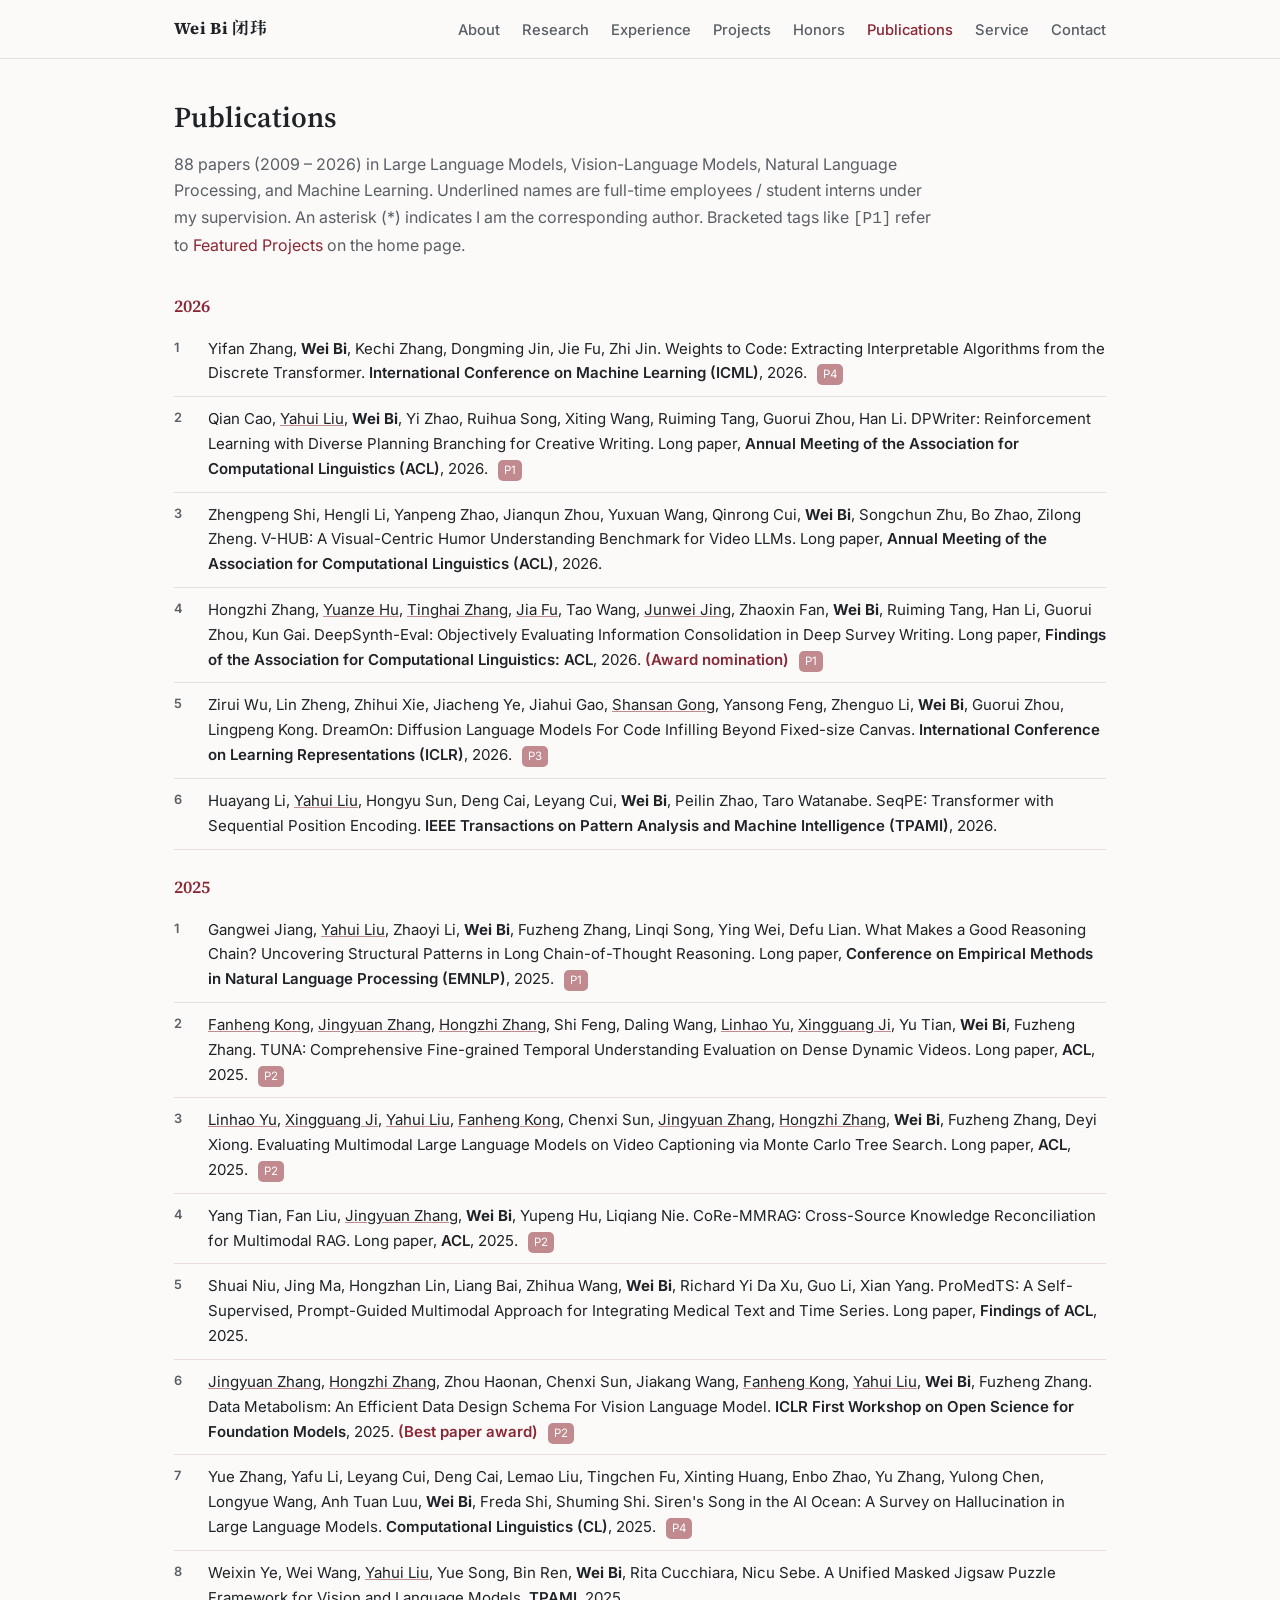
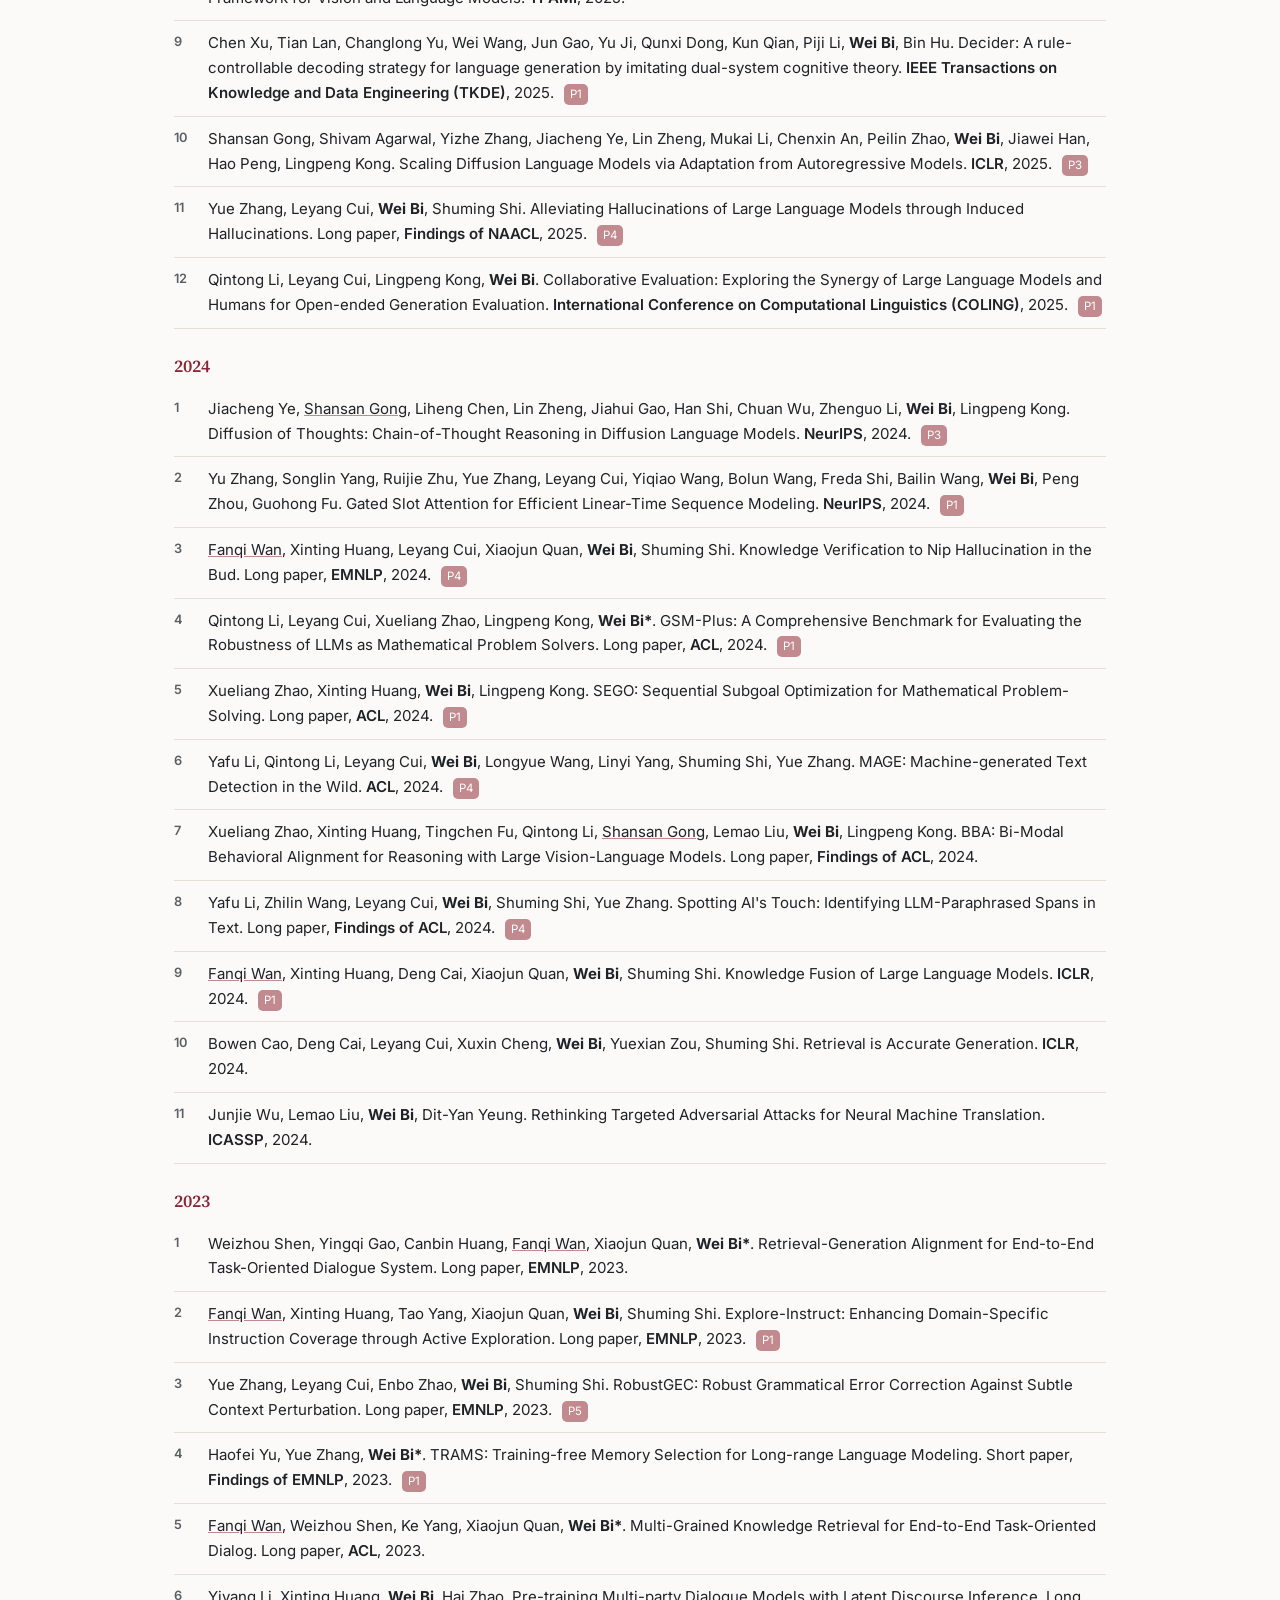
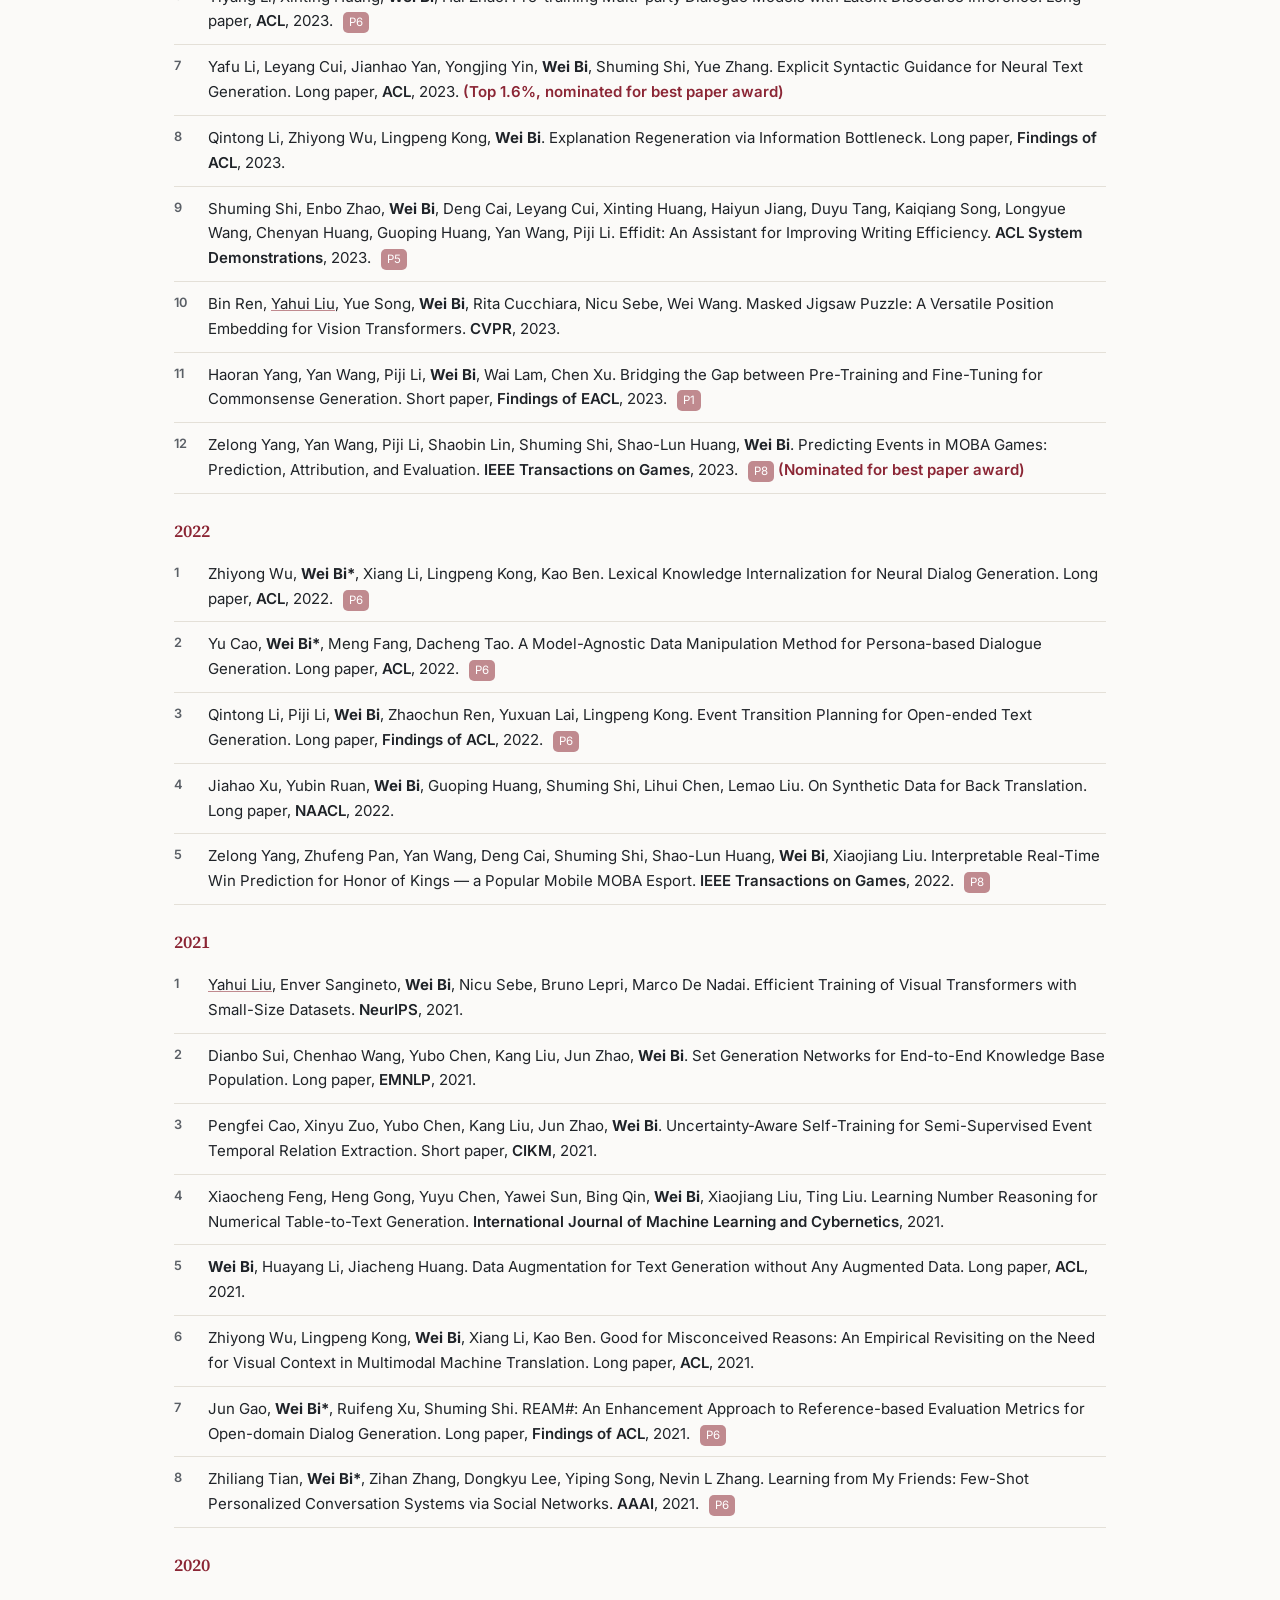
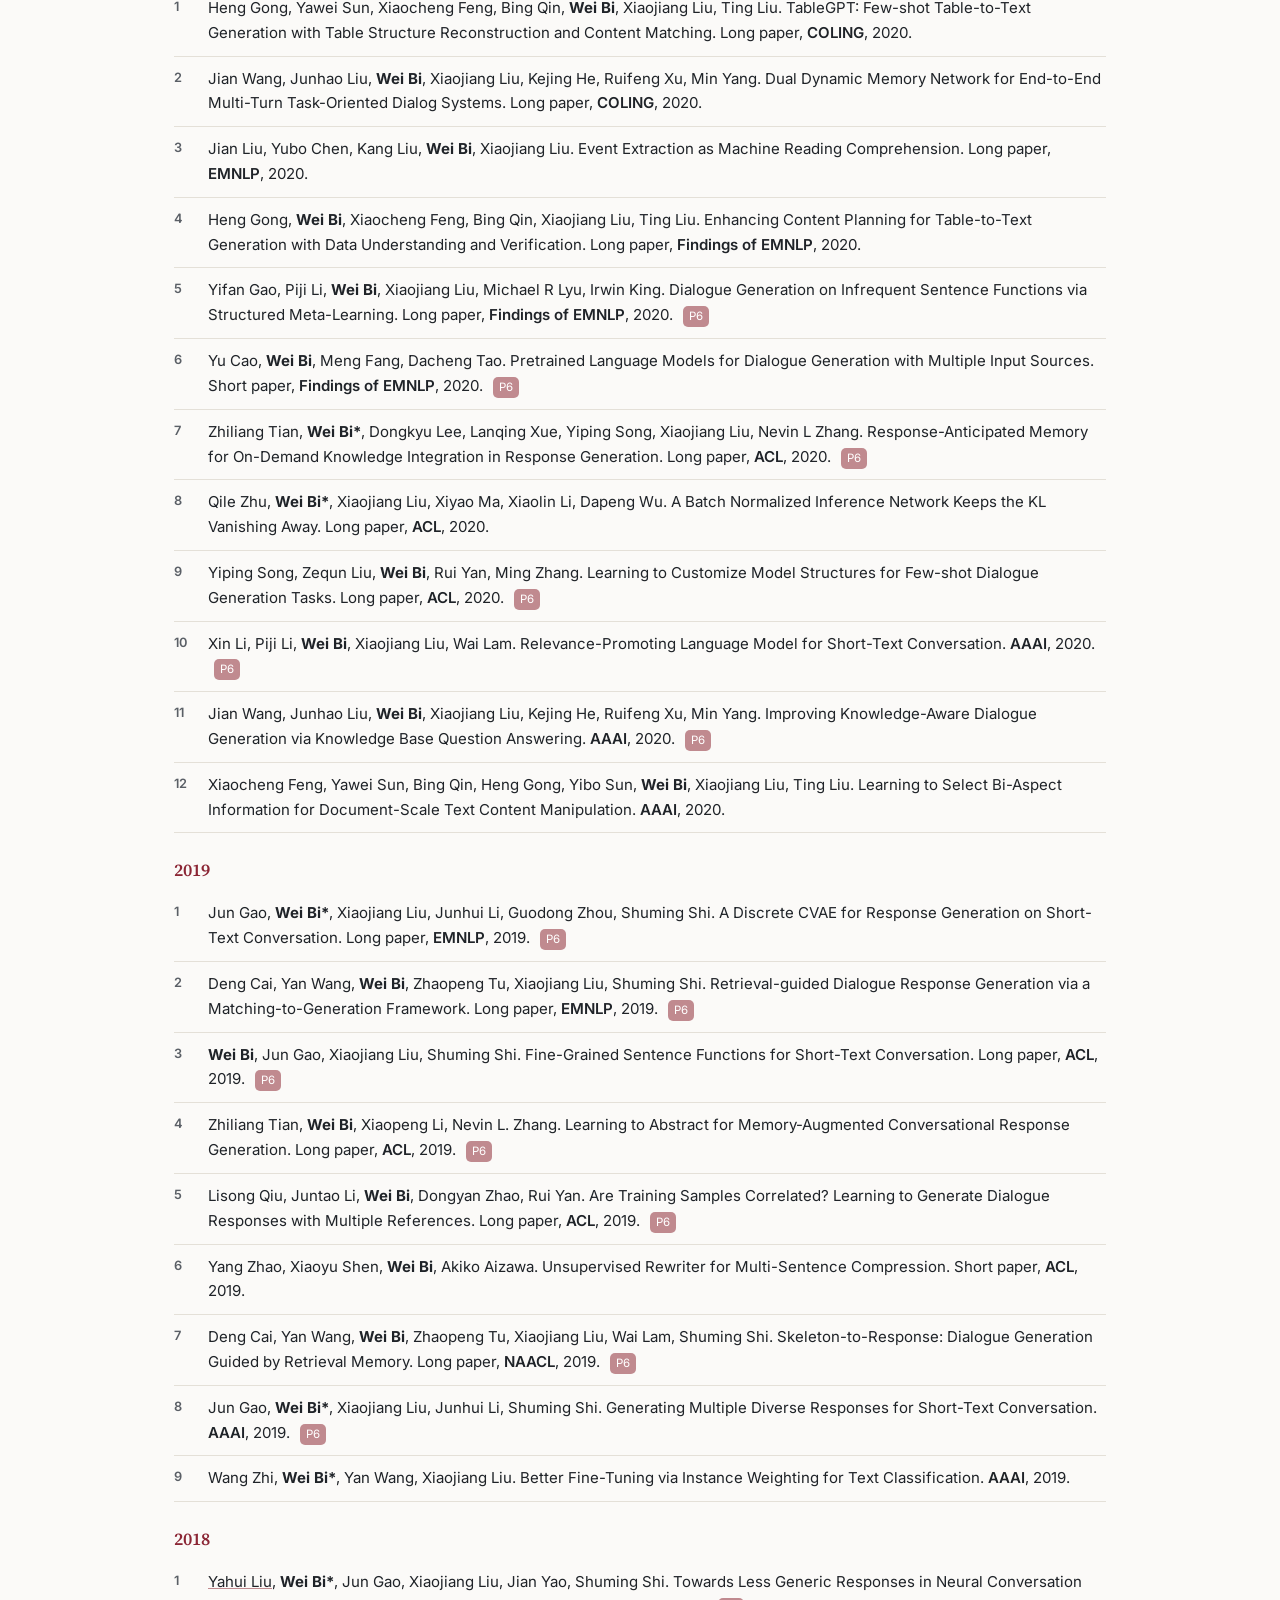
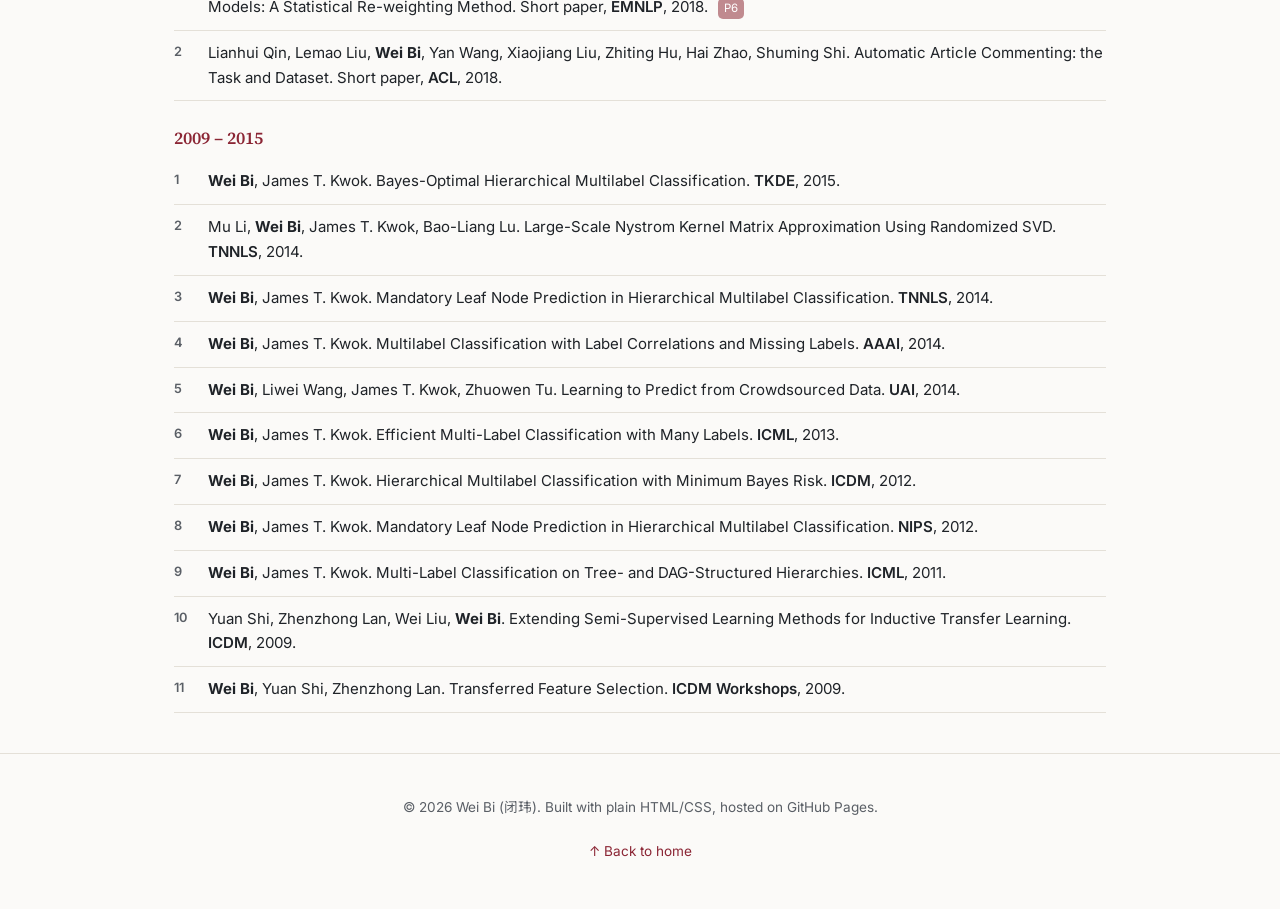
==== publications.html @ c3b6ace8 "Initial personal academic website Build a static HTML/CSS/JS personal academic site for Wei Bi (SUST" ====
<!DOCTYPE html>
<html lang="zh-CN">
<head>
<meta charset="UTF-8">
<meta name="viewport" content="width=device-width, initial-scale=1.0">
<title>Publications | Wei Bi 闭玮</title>
<meta name="description" content="Full publication list of Wei Bi (闭玮) — 88 papers in LLMs, Vision-Language Models, NLP and Machine Learning.">
<link rel="icon" href="data:,">
<link rel="preconnect" href="https://fonts.googleapis.com">
<link href="https://fonts.googleapis.com/css2?family=Inter:wght@400;500;600;700&family=Source+Serif+4:wght@500;600;700&family=Noto+Sans+SC:wght@400;500;600;700&family=Noto+Serif+SC:wght@600;700&display=swap" rel="stylesheet">
<link rel="stylesheet" href="style.css">
</head>
<body>

<nav class="site-nav">
  <div class="wrap">
    <a href="index.html#top" class="brand">Wei Bi 闭玮</a>
    <button class="nav-toggle" id="navToggle" aria-label="Toggle navigation">☰</button>
    <ul class="nav-links" id="navLinks">
      <li><a href="index.html#about">About</a></li>
      <li><a href="index.html#research">Research</a></li>
      <li><a href="index.html#experience">Experience</a></li>
      <li><a href="index.html#projects">Projects</a></li>
      <li><a href="index.html#honors">Honors</a></li>
      <li><a href="publications.html" class="active">Publications</a></li>
      <li><a href="index.html#service">Service</a></li>
      <li><a href="index.html#contact">Contact</a></li>
    </ul>
  </div>
</nav>

<header class="hero" style="padding:40px 0 20px;">
  <div class="wrap">
    <h1 style="font-size:1.8rem;">Publications</h1>
    <p class="lede">88 papers (2009 – 2026) in Large Language Models, Vision-Language Models, Natural Language
    Processing, and Machine Learning. Underlined names are full-time employees / student interns under my
    supervision. An asterisk (*) indicates I am the corresponding author. Bracketed tags like <code>[P1]</code> refer
    to <a href="index.html#projects">Featured Projects</a> on the home page.</p>
  </div>
</header>

<main class="wrap" style="padding-bottom:40px;">

<h3 class="pub-year">2026</h3>
<ol class="pub-list">
<li class="pub-item">Yifan Zhang, <span class="me">Wei Bi</span>, Kechi Zhang, Dongming Jin, Jie Fu, Zhi Jin. Weights to Code: Extracting Interpretable Algorithms from the Discrete Transformer. <span class="venue">International Conference on Machine Learning (ICML)</span>, 2026. <span class="proj-tag">P4</span></li>
<li class="pub-item">Qian Cao, <span class="advisee">Yahui Liu</span>, <span class="me">Wei Bi</span>, Yi Zhao, Ruihua Song, Xiting Wang, Ruiming Tang, Guorui Zhou, Han Li. DPWriter: Reinforcement Learning with Diverse Planning Branching for Creative Writing. Long paper, <span class="venue">Annual Meeting of the Association for Computational Linguistics (ACL)</span>, 2026. <span class="proj-tag">P1</span></li>
<li class="pub-item">Zhengpeng Shi, Hengli Li, Yanpeng Zhao, Jianqun Zhou, Yuxuan Wang, Qinrong Cui, <span class="me">Wei Bi</span>, Songchun Zhu, Bo Zhao, Zilong Zheng. V-HUB: A Visual-Centric Humor Understanding Benchmark for Video LLMs. Long paper, <span class="venue">Annual Meeting of the Association for Computational Linguistics (ACL)</span>, 2026.</li>
<li class="pub-item">Hongzhi Zhang, <span class="advisee">Yuanze Hu</span>, <span class="advisee">Tinghai Zhang</span>, <span class="advisee">Jia Fu</span>, Tao Wang, <span class="advisee">Junwei Jing</span>, Zhaoxin Fan, <span class="me">Wei Bi</span>, Ruiming Tang, Han Li, Guorui Zhou, Kun Gai. DeepSynth-Eval: Objectively Evaluating Information Consolidation in Deep Survey Writing. Long paper, <span class="venue">Findings of the Association for Computational Linguistics: ACL</span>, 2026. <span class="note">(Award nomination)</span> <span class="proj-tag">P1</span></li>
<li class="pub-item">Zirui Wu, Lin Zheng, Zhihui Xie, Jiacheng Ye, Jiahui Gao, <span class="advisee">Shansan Gong</span>, Yansong Feng, Zhenguo Li, <span class="me">Wei Bi</span>, Guorui Zhou, Lingpeng Kong. DreamOn: Diffusion Language Models For Code Infilling Beyond Fixed-size Canvas. <span class="venue">International Conference on Learning Representations (ICLR)</span>, 2026. <span class="proj-tag">P3</span></li>
<li class="pub-item">Huayang Li, <span class="advisee">Yahui Liu</span>, Hongyu Sun, Deng Cai, Leyang Cui, <span class="me">Wei Bi</span>, Peilin Zhao, Taro Watanabe. SeqPE: Transformer with Sequential Position Encoding. <span class="venue">IEEE Transactions on Pattern Analysis and Machine Intelligence (TPAMI)</span>, 2026.</li>
</ol>

<h3 class="pub-year">2025</h3>
<ol class="pub-list" start="7">
<li class="pub-item">Gangwei Jiang, <span class="advisee">Yahui Liu</span>, Zhaoyi Li, <span class="me">Wei Bi</span>, Fuzheng Zhang, Linqi Song, Ying Wei, Defu Lian. What Makes a Good Reasoning Chain? Uncovering Structural Patterns in Long Chain-of-Thought Reasoning. Long paper, <span class="venue">Conference on Empirical Methods in Natural Language Processing (EMNLP)</span>, 2025. <span class="proj-tag">P1</span></li>
<li class="pub-item"><span class="advisee">Fanheng Kong</span>, <span class="advisee">Jingyuan Zhang</span>, <span class="advisee">Hongzhi Zhang</span>, Shi Feng, Daling Wang, <span class="advisee">Linhao Yu</span>, <span class="advisee">Xingguang Ji</span>, Yu Tian, <span class="me">Wei Bi</span>, Fuzheng Zhang. TUNA: Comprehensive Fine-grained Temporal Understanding Evaluation on Dense Dynamic Videos. Long paper, <span class="venue">ACL</span>, 2025. <span class="proj-tag">P2</span></li>
<li class="pub-item"><span class="advisee">Linhao Yu</span>, <span class="advisee">Xingguang Ji</span>, <span class="advisee">Yahui Liu</span>, <span class="advisee">Fanheng Kong</span>, Chenxi Sun, <span class="advisee">Jingyuan Zhang</span>, <span class="advisee">Hongzhi Zhang</span>, <span class="me">Wei Bi</span>, Fuzheng Zhang, Deyi Xiong. Evaluating Multimodal Large Language Models on Video Captioning via Monte Carlo Tree Search. Long paper, <span class="venue">ACL</span>, 2025. <span class="proj-tag">P2</span></li>
<li class="pub-item">Yang Tian, Fan Liu, <span class="advisee">Jingyuan Zhang</span>, <span class="me">Wei Bi</span>, Yupeng Hu, Liqiang Nie. CoRe-MMRAG: Cross-Source Knowledge Reconciliation for Multimodal RAG. Long paper, <span class="venue">ACL</span>, 2025. <span class="proj-tag">P2</span></li>
<li class="pub-item">Shuai Niu, Jing Ma, Hongzhan Lin, Liang Bai, Zhihua Wang, <span class="me">Wei Bi</span>, Richard Yi Da Xu, Guo Li, Xian Yang. ProMedTS: A Self-Supervised, Prompt-Guided Multimodal Approach for Integrating Medical Text and Time Series. Long paper, <span class="venue">Findings of ACL</span>, 2025.</li>
<li class="pub-item"><span class="advisee">Jingyuan Zhang</span>, <span class="advisee">Hongzhi Zhang</span>, Zhou Haonan, Chenxi Sun, Jiakang Wang, <span class="advisee">Fanheng Kong</span>, <span class="advisee">Yahui Liu</span>, <span class="me">Wei Bi</span>, Fuzheng Zhang. Data Metabolism: An Efficient Data Design Schema For Vision Language Model. <span class="venue">ICLR First Workshop on Open Science for Foundation Models</span>, 2025. <span class="note">(Best paper award)</span> <span class="proj-tag">P2</span></li>
<li class="pub-item">Yue Zhang, Yafu Li, Leyang Cui, Deng Cai, Lemao Liu, Tingchen Fu, Xinting Huang, Enbo Zhao, Yu Zhang, Yulong Chen, Longyue Wang, Anh Tuan Luu, <span class="me">Wei Bi</span>, Freda Shi, Shuming Shi. Siren's Song in the AI Ocean: A Survey on Hallucination in Large Language Models. <span class="venue">Computational Linguistics (CL)</span>, 2025. <span class="proj-tag">P4</span></li>
<li class="pub-item">Weixin Ye, Wei Wang, <span class="advisee">Yahui Liu</span>, Yue Song, Bin Ren, <span class="me">Wei Bi</span>, Rita Cucchiara, Nicu Sebe. A Unified Masked Jigsaw Puzzle Framework for Vision and Language Models. <span class="venue">TPAMI</span>, 2025.</li>
<li class="pub-item">Chen Xu, Tian Lan, Changlong Yu, Wei Wang, Jun Gao, Yu Ji, Qunxi Dong, Kun Qian, Piji Li, <span class="me">Wei Bi</span>, Bin Hu. Decider: A rule-controllable decoding strategy for language generation by imitating dual-system cognitive theory. <span class="venue">IEEE Transactions on Knowledge and Data Engineering (TKDE)</span>, 2025. <span class="proj-tag">P1</span></li>
<li class="pub-item">Shansan Gong, Shivam Agarwal, Yizhe Zhang, Jiacheng Ye, Lin Zheng, Mukai Li, Chenxin An, Peilin Zhao, <span class="me">Wei Bi</span>, Jiawei Han, Hao Peng, Lingpeng Kong. Scaling Diffusion Language Models via Adaptation from Autoregressive Models. <span class="venue">ICLR</span>, 2025. <span class="proj-tag">P3</span></li>
<li class="pub-item">Yue Zhang, Leyang Cui, <span class="me">Wei Bi</span>, Shuming Shi. Alleviating Hallucinations of Large Language Models through Induced Hallucinations. Long paper, <span class="venue">Findings of NAACL</span>, 2025. <span class="proj-tag">P4</span></li>
<li class="pub-item">Qintong Li, Leyang Cui, Lingpeng Kong, <span class="me">Wei Bi</span>. Collaborative Evaluation: Exploring the Synergy of Large Language Models and Humans for Open-ended Generation Evaluation. <span class="venue">International Conference on Computational Linguistics (COLING)</span>, 2025. <span class="proj-tag">P1</span></li>
</ol>

<h3 class="pub-year">2024</h3>
<ol class="pub-list" start="19">
<li class="pub-item">Jiacheng Ye, <span class="advisee">Shansan Gong</span>, Liheng Chen, Lin Zheng, Jiahui Gao, Han Shi, Chuan Wu, Zhenguo Li, <span class="me">Wei Bi</span>, Lingpeng Kong. Diffusion of Thoughts: Chain-of-Thought Reasoning in Diffusion Language Models. <span class="venue">NeurIPS</span>, 2024. <span class="proj-tag">P3</span></li>
<li class="pub-item">Yu Zhang, Songlin Yang, Ruijie Zhu, Yue Zhang, Leyang Cui, Yiqiao Wang, Bolun Wang, Freda Shi, Bailin Wang, <span class="me">Wei Bi</span>, Peng Zhou, Guohong Fu. Gated Slot Attention for Efficient Linear-Time Sequence Modeling. <span class="venue">NeurIPS</span>, 2024. <span class="proj-tag">P1</span></li>
<li class="pub-item"><span class="advisee">Fanqi Wan</span>, Xinting Huang, Leyang Cui, Xiaojun Quan, <span class="me">Wei Bi</span>, Shuming Shi. Knowledge Verification to Nip Hallucination in the Bud. Long paper, <span class="venue">EMNLP</span>, 2024. <span class="proj-tag">P4</span></li>
<li class="pub-item">Qintong Li, Leyang Cui, Xueliang Zhao, Lingpeng Kong, <span class="me">Wei Bi*</span>. GSM-Plus: A Comprehensive Benchmark for Evaluating the Robustness of LLMs as Mathematical Problem Solvers. Long paper, <span class="venue">ACL</span>, 2024. <span class="proj-tag">P1</span></li>
<li class="pub-item">Xueliang Zhao, Xinting Huang, <span class="me">Wei Bi</span>, Lingpeng Kong. SEGO: Sequential Subgoal Optimization for Mathematical Problem-Solving. Long paper, <span class="venue">ACL</span>, 2024. <span class="proj-tag">P1</span></li>
<li class="pub-item">Yafu Li, Qintong Li, Leyang Cui, <span class="me">Wei Bi</span>, Longyue Wang, Linyi Yang, Shuming Shi, Yue Zhang. MAGE: Machine-generated Text Detection in the Wild. <span class="venue">ACL</span>, 2024. <span class="proj-tag">P4</span></li>
<li class="pub-item">Xueliang Zhao, Xinting Huang, Tingchen Fu, Qintong Li, <span class="advisee">Shansan Gong</span>, Lemao Liu, <span class="me">Wei Bi</span>, Lingpeng Kong. BBA: Bi-Modal Behavioral Alignment for Reasoning with Large Vision-Language Models. Long paper, <span class="venue">Findings of ACL</span>, 2024.</li>
<li class="pub-item">Yafu Li, Zhilin Wang, Leyang Cui, <span class="me">Wei Bi</span>, Shuming Shi, Yue Zhang. Spotting AI's Touch: Identifying LLM-Paraphrased Spans in Text. Long paper, <span class="venue">Findings of ACL</span>, 2024. <span class="proj-tag">P4</span></li>
<li class="pub-item"><span class="advisee">Fanqi Wan</span>, Xinting Huang, Deng Cai, Xiaojun Quan, <span class="me">Wei Bi</span>, Shuming Shi. Knowledge Fusion of Large Language Models. <span class="venue">ICLR</span>, 2024. <span class="proj-tag">P1</span></li>
<li class="pub-item">Bowen Cao, Deng Cai, Leyang Cui, Xuxin Cheng, <span class="me">Wei Bi</span>, Yuexian Zou, Shuming Shi. Retrieval is Accurate Generation. <span class="venue">ICLR</span>, 2024.</li>
<li class="pub-item">Junjie Wu, Lemao Liu, <span class="me">Wei Bi</span>, Dit-Yan Yeung. Rethinking Targeted Adversarial Attacks for Neural Machine Translation. <span class="venue">ICASSP</span>, 2024.</li>
</ol>

<h3 class="pub-year">2023</h3>
<ol class="pub-list" start="30">
<li class="pub-item">Weizhou Shen, Yingqi Gao, Canbin Huang, <span class="advisee">Fanqi Wan</span>, Xiaojun Quan, <span class="me">Wei Bi*</span>. Retrieval-Generation Alignment for End-to-End Task-Oriented Dialogue System. Long paper, <span class="venue">EMNLP</span>, 2023.</li>
<li class="pub-item"><span class="advisee">Fanqi Wan</span>, Xinting Huang, Tao Yang, Xiaojun Quan, <span class="me">Wei Bi</span>, Shuming Shi. Explore-Instruct: Enhancing Domain-Specific Instruction Coverage through Active Exploration. Long paper, <span class="venue">EMNLP</span>, 2023. <span class="proj-tag">P1</span></li>
<li class="pub-item">Yue Zhang, Leyang Cui, Enbo Zhao, <span class="me">Wei Bi</span>, Shuming Shi. RobustGEC: Robust Grammatical Error Correction Against Subtle Context Perturbation. Long paper, <span class="venue">EMNLP</span>, 2023. <span class="proj-tag">P5</span></li>
<li class="pub-item">Haofei Yu, Yue Zhang, <span class="me">Wei Bi*</span>. TRAMS: Training-free Memory Selection for Long-range Language Modeling. Short paper, <span class="venue">Findings of EMNLP</span>, 2023. <span class="proj-tag">P1</span></li>
<li class="pub-item"><span class="advisee">Fanqi Wan</span>, Weizhou Shen, Ke Yang, Xiaojun Quan, <span class="me">Wei Bi*</span>. Multi-Grained Knowledge Retrieval for End-to-End Task-Oriented Dialog. Long paper, <span class="venue">ACL</span>, 2023.</li>
<li class="pub-item">Yiyang Li, Xinting Huang, <span class="me">Wei Bi</span>, Hai Zhao. Pre-training Multi-party Dialogue Models with Latent Discourse Inference. Long paper, <span class="venue">ACL</span>, 2023. <span class="proj-tag">P6</span></li>
<li class="pub-item">Yafu Li, Leyang Cui, Jianhao Yan, Yongjing Yin, <span class="me">Wei Bi</span>, Shuming Shi, Yue Zhang. Explicit Syntactic Guidance for Neural Text Generation. Long paper, <span class="venue">ACL</span>, 2023. <span class="note">(Top 1.6%, nominated for best paper award)</span></li>
<li class="pub-item">Qintong Li, Zhiyong Wu, Lingpeng Kong, <span class="me">Wei Bi</span>. Explanation Regeneration via Information Bottleneck. Long paper, <span class="venue">Findings of ACL</span>, 2023.</li>
<li class="pub-item">Shuming Shi, Enbo Zhao, <span class="me">Wei Bi</span>, Deng Cai, Leyang Cui, Xinting Huang, Haiyun Jiang, Duyu Tang, Kaiqiang Song, Longyue Wang, Chenyan Huang, Guoping Huang, Yan Wang, Piji Li. Effidit: An Assistant for Improving Writing Efficiency. <span class="venue">ACL System Demonstrations</span>, 2023. <span class="proj-tag">P5</span></li>
<li class="pub-item">Bin Ren, <span class="advisee">Yahui Liu</span>, Yue Song, <span class="me">Wei Bi</span>, Rita Cucchiara, Nicu Sebe, Wei Wang. Masked Jigsaw Puzzle: A Versatile Position Embedding for Vision Transformers. <span class="venue">CVPR</span>, 2023.</li>
<li class="pub-item">Haoran Yang, Yan Wang, Piji Li, <span class="me">Wei Bi</span>, Wai Lam, Chen Xu. Bridging the Gap between Pre-Training and Fine-Tuning for Commonsense Generation. Short paper, <span class="venue">Findings of EACL</span>, 2023. <span class="proj-tag">P1</span></li>
<li class="pub-item">Zelong Yang, Yan Wang, Piji Li, Shaobin Lin, Shuming Shi, Shao-Lun Huang, <span class="me">Wei Bi</span>. Predicting Events in MOBA Games: Prediction, Attribution, and Evaluation. <span class="venue">IEEE Transactions on Games</span>, 2023. <span class="proj-tag">P8</span> <span class="note">(Nominated for best paper award)</span></li>
</ol>

<h3 class="pub-year">2022</h3>
<ol class="pub-list" start="42">
<li class="pub-item">Zhiyong Wu, <span class="me">Wei Bi*</span>, Xiang Li, Lingpeng Kong, Kao Ben. Lexical Knowledge Internalization for Neural Dialog Generation. Long paper, <span class="venue">ACL</span>, 2022. <span class="proj-tag">P6</span></li>
<li class="pub-item">Yu Cao, <span class="me">Wei Bi*</span>, Meng Fang, Dacheng Tao. A Model-Agnostic Data Manipulation Method for Persona-based Dialogue Generation. Long paper, <span class="venue">ACL</span>, 2022. <span class="proj-tag">P6</span></li>
<li class="pub-item">Qintong Li, Piji Li, <span class="me">Wei Bi</span>, Zhaochun Ren, Yuxuan Lai, Lingpeng Kong. Event Transition Planning for Open-ended Text Generation. Long paper, <span class="venue">Findings of ACL</span>, 2022. <span class="proj-tag">P6</span></li>
<li class="pub-item">Jiahao Xu, Yubin Ruan, <span class="me">Wei Bi</span>, Guoping Huang, Shuming Shi, Lihui Chen, Lemao Liu. On Synthetic Data for Back Translation. Long paper, <span class="venue">NAACL</span>, 2022.</li>
<li class="pub-item">Zelong Yang, Zhufeng Pan, Yan Wang, Deng Cai, Shuming Shi, Shao-Lun Huang, <span class="me">Wei Bi</span>, Xiaojiang Liu. Interpretable Real-Time Win Prediction for Honor of Kings — a Popular Mobile MOBA Esport. <span class="venue">IEEE Transactions on Games</span>, 2022. <span class="proj-tag">P8</span></li>
</ol>

<h3 class="pub-year">2021</h3>
<ol class="pub-list" start="47">
<li class="pub-item"><span class="advisee">Yahui Liu</span>, Enver Sangineto, <span class="me">Wei Bi</span>, Nicu Sebe, Bruno Lepri, Marco De Nadai. Efficient Training of Visual Transformers with Small-Size Datasets. <span class="venue">NeurIPS</span>, 2021.</li>
<li class="pub-item">Dianbo Sui, Chenhao Wang, Yubo Chen, Kang Liu, Jun Zhao, <span class="me">Wei Bi</span>. Set Generation Networks for End-to-End Knowledge Base Population. Long paper, <span class="venue">EMNLP</span>, 2021.</li>
<li class="pub-item">Pengfei Cao, Xinyu Zuo, Yubo Chen, Kang Liu, Jun Zhao, <span class="me">Wei Bi</span>. Uncertainty-Aware Self-Training for Semi-Supervised Event Temporal Relation Extraction. Short paper, <span class="venue">CIKM</span>, 2021.</li>
<li class="pub-item">Xiaocheng Feng, Heng Gong, Yuyu Chen, Yawei Sun, Bing Qin, <span class="me">Wei Bi</span>, Xiaojiang Liu, Ting Liu. Learning Number Reasoning for Numerical Table-to-Text Generation. <span class="venue">International Journal of Machine Learning and Cybernetics</span>, 2021.</li>
<li class="pub-item"><span class="me">Wei Bi</span>, Huayang Li, Jiacheng Huang. Data Augmentation for Text Generation without Any Augmented Data. Long paper, <span class="venue">ACL</span>, 2021.</li>
<li class="pub-item">Zhiyong Wu, Lingpeng Kong, <span class="me">Wei Bi</span>, Xiang Li, Kao Ben. Good for Misconceived Reasons: An Empirical Revisiting on the Need for Visual Context in Multimodal Machine Translation. Long paper, <span class="venue">ACL</span>, 2021.</li>
<li class="pub-item">Jun Gao, <span class="me">Wei Bi*</span>, Ruifeng Xu, Shuming Shi. REAM#: An Enhancement Approach to Reference-based Evaluation Metrics for Open-domain Dialog Generation. Long paper, <span class="venue">Findings of ACL</span>, 2021. <span class="proj-tag">P6</span></li>
<li class="pub-item">Zhiliang Tian, <span class="me">Wei Bi*</span>, Zihan Zhang, Dongkyu Lee, Yiping Song, Nevin L Zhang. Learning from My Friends: Few-Shot Personalized Conversation Systems via Social Networks. <span class="venue">AAAI</span>, 2021. <span class="proj-tag">P6</span></li>
</ol>

<h3 class="pub-year">2020</h3>
<ol class="pub-list" start="55">
<li class="pub-item">Heng Gong, Yawei Sun, Xiaocheng Feng, Bing Qin, <span class="me">Wei Bi</span>, Xiaojiang Liu, Ting Liu. TableGPT: Few-shot Table-to-Text Generation with Table Structure Reconstruction and Content Matching. Long paper, <span class="venue">COLING</span>, 2020.</li>
<li class="pub-item">Jian Wang, Junhao Liu, <span class="me">Wei Bi</span>, Xiaojiang Liu, Kejing He, Ruifeng Xu, Min Yang. Dual Dynamic Memory Network for End-to-End Multi-Turn Task-Oriented Dialog Systems. Long paper, <span class="venue">COLING</span>, 2020.</li>
<li class="pub-item">Jian Liu, Yubo Chen, Kang Liu, <span class="me">Wei Bi</span>, Xiaojiang Liu. Event Extraction as Machine Reading Comprehension. Long paper, <span class="venue">EMNLP</span>, 2020.</li>
<li class="pub-item">Heng Gong, <span class="me">Wei Bi</span>, Xiaocheng Feng, Bing Qin, Xiaojiang Liu, Ting Liu. Enhancing Content Planning for Table-to-Text Generation with Data Understanding and Verification. Long paper, <span class="venue">Findings of EMNLP</span>, 2020.</li>
<li class="pub-item">Yifan Gao, Piji Li, <span class="me">Wei Bi</span>, Xiaojiang Liu, Michael R Lyu, Irwin King. Dialogue Generation on Infrequent Sentence Functions via Structured Meta-Learning. Long paper, <span class="venue">Findings of EMNLP</span>, 2020. <span class="proj-tag">P6</span></li>
<li class="pub-item">Yu Cao, <span class="me">Wei Bi</span>, Meng Fang, Dacheng Tao. Pretrained Language Models for Dialogue Generation with Multiple Input Sources. Short paper, <span class="venue">Findings of EMNLP</span>, 2020. <span class="proj-tag">P6</span></li>
<li class="pub-item">Zhiliang Tian, <span class="me">Wei Bi*</span>, Dongkyu Lee, Lanqing Xue, Yiping Song, Xiaojiang Liu, Nevin L Zhang. Response-Anticipated Memory for On-Demand Knowledge Integration in Response Generation. Long paper, <span class="venue">ACL</span>, 2020. <span class="proj-tag">P6</span></li>
<li class="pub-item">Qile Zhu, <span class="me">Wei Bi*</span>, Xiaojiang Liu, Xiyao Ma, Xiaolin Li, Dapeng Wu. A Batch Normalized Inference Network Keeps the KL Vanishing Away. Long paper, <span class="venue">ACL</span>, 2020.</li>
<li class="pub-item">Yiping Song, Zequn Liu, <span class="me">Wei Bi</span>, Rui Yan, Ming Zhang. Learning to Customize Model Structures for Few-shot Dialogue Generation Tasks. Long paper, <span class="venue">ACL</span>, 2020. <span class="proj-tag">P6</span></li>
<li class="pub-item">Xin Li, Piji Li, <span class="me">Wei Bi</span>, Xiaojiang Liu, Wai Lam. Relevance-Promoting Language Model for Short-Text Conversation. <span class="venue">AAAI</span>, 2020. <span class="proj-tag">P6</span></li>
<li class="pub-item">Jian Wang, Junhao Liu, <span class="me">Wei Bi</span>, Xiaojiang Liu, Kejing He, Ruifeng Xu, Min Yang. Improving Knowledge-Aware Dialogue Generation via Knowledge Base Question Answering. <span class="venue">AAAI</span>, 2020. <span class="proj-tag">P6</span></li>
<li class="pub-item">Xiaocheng Feng, Yawei Sun, Bing Qin, Heng Gong, Yibo Sun, <span class="me">Wei Bi</span>, Xiaojiang Liu, Ting Liu. Learning to Select Bi-Aspect Information for Document-Scale Text Content Manipulation. <span class="venue">AAAI</span>, 2020.</li>
</ol>

<h3 class="pub-year">2019</h3>
<ol class="pub-list" start="67">
<li class="pub-item">Jun Gao, <span class="me">Wei Bi*</span>, Xiaojiang Liu, Junhui Li, Guodong Zhou, Shuming Shi. A Discrete CVAE for Response Generation on Short-Text Conversation. Long paper, <span class="venue">EMNLP</span>, 2019. <span class="proj-tag">P6</span></li>
<li class="pub-item">Deng Cai, Yan Wang, <span class="me">Wei Bi</span>, Zhaopeng Tu, Xiaojiang Liu, Shuming Shi. Retrieval-guided Dialogue Response Generation via a Matching-to-Generation Framework. Long paper, <span class="venue">EMNLP</span>, 2019. <span class="proj-tag">P6</span></li>
<li class="pub-item"><span class="me">Wei Bi</span>, Jun Gao, Xiaojiang Liu, Shuming Shi. Fine-Grained Sentence Functions for Short-Text Conversation. Long paper, <span class="venue">ACL</span>, 2019. <span class="proj-tag">P6</span></li>
<li class="pub-item">Zhiliang Tian, <span class="me">Wei Bi</span>, Xiaopeng Li, Nevin L. Zhang. Learning to Abstract for Memory-Augmented Conversational Response Generation. Long paper, <span class="venue">ACL</span>, 2019. <span class="proj-tag">P6</span></li>
<li class="pub-item">Lisong Qiu, Juntao Li, <span class="me">Wei Bi</span>, Dongyan Zhao, Rui Yan. Are Training Samples Correlated? Learning to Generate Dialogue Responses with Multiple References. Long paper, <span class="venue">ACL</span>, 2019. <span class="proj-tag">P6</span></li>
<li class="pub-item">Yang Zhao, Xiaoyu Shen, <span class="me">Wei Bi</span>, Akiko Aizawa. Unsupervised Rewriter for Multi-Sentence Compression. Short paper, <span class="venue">ACL</span>, 2019.</li>
<li class="pub-item">Deng Cai, Yan Wang, <span class="me">Wei Bi</span>, Zhaopeng Tu, Xiaojiang Liu, Wai Lam, Shuming Shi. Skeleton-to-Response: Dialogue Generation Guided by Retrieval Memory. Long paper, <span class="venue">NAACL</span>, 2019. <span class="proj-tag">P6</span></li>
<li class="pub-item">Jun Gao, <span class="me">Wei Bi*</span>, Xiaojiang Liu, Junhui Li, Shuming Shi. Generating Multiple Diverse Responses for Short-Text Conversation. <span class="venue">AAAI</span>, 2019. <span class="proj-tag">P6</span></li>
<li class="pub-item">Wang Zhi, <span class="me">Wei Bi*</span>, Yan Wang, Xiaojiang Liu. Better Fine-Tuning via Instance Weighting for Text Classification. <span class="venue">AAAI</span>, 2019.</li>
</ol>

<h3 class="pub-year">2018</h3>
<ol class="pub-list" start="76">
<li class="pub-item"><span class="advisee">Yahui Liu</span>, <span class="me">Wei Bi*</span>, Jun Gao, Xiaojiang Liu, Jian Yao, Shuming Shi. Towards Less Generic Responses in Neural Conversation Models: A Statistical Re-weighting Method. Short paper, <span class="venue">EMNLP</span>, 2018. <span class="proj-tag">P6</span></li>
<li class="pub-item">Lianhui Qin, Lemao Liu, <span class="me">Wei Bi</span>, Yan Wang, Xiaojiang Liu, Zhiting Hu, Hai Zhao, Shuming Shi. Automatic Article Commenting: the Task and Dataset. Short paper, <span class="venue">ACL</span>, 2018.</li>
</ol>

<h3 class="pub-year">2009 – 2015</h3>
<ol class="pub-list" start="78">
<li class="pub-item"><span class="me">Wei Bi</span>, James T. Kwok. Bayes-Optimal Hierarchical Multilabel Classification. <span class="venue">TKDE</span>, 2015.</li>
<li class="pub-item">Mu Li, <span class="me">Wei Bi</span>, James T. Kwok, Bao-Liang Lu. Large-Scale Nystrom Kernel Matrix Approximation Using Randomized SVD. <span class="venue">TNNLS</span>, 2014.</li>
<li class="pub-item"><span class="me">Wei Bi</span>, James T. Kwok. Mandatory Leaf Node Prediction in Hierarchical Multilabel Classification. <span class="venue">TNNLS</span>, 2014.</li>
<li class="pub-item"><span class="me">Wei Bi</span>, James T. Kwok. Multilabel Classification with Label Correlations and Missing Labels. <span class="venue">AAAI</span>, 2014.</li>
<li class="pub-item"><span class="me">Wei Bi</span>, Liwei Wang, James T. Kwok, Zhuowen Tu. Learning to Predict from Crowdsourced Data. <span class="venue">UAI</span>, 2014.</li>
<li class="pub-item"><span class="me">Wei Bi</span>, James T. Kwok. Efficient Multi-Label Classification with Many Labels. <span class="venue">ICML</span>, 2013.</li>
<li class="pub-item"><span class="me">Wei Bi</span>, James T. Kwok. Hierarchical Multilabel Classification with Minimum Bayes Risk. <span class="venue">ICDM</span>, 2012.</li>
<li class="pub-item"><span class="me">Wei Bi</span>, James T. Kwok. Mandatory Leaf Node Prediction in Hierarchical Multilabel Classification. <span class="venue">NIPS</span>, 2012.</li>
<li class="pub-item"><span class="me">Wei Bi</span>, James T. Kwok. Multi-Label Classification on Tree- and DAG-Structured Hierarchies. <span class="venue">ICML</span>, 2011.</li>
<li class="pub-item">Yuan Shi, Zhenzhong Lan, Wei Liu, <span class="me">Wei Bi</span>. Extending Semi-Supervised Learning Methods for Inductive Transfer Learning. <span class="venue">ICDM</span>, 2009.</li>
<li class="pub-item"><span class="me">Wei Bi</span>, Yuan Shi, Zhenzhong Lan. Transferred Feature Selection. <span class="venue">ICDM Workshops</span>, 2009.</li>
</ol>

</main>

<footer>
  <div class="wrap">
    <p>© <span id="year"></span> Wei Bi (闭玮). Built with plain HTML/CSS, hosted on GitHub Pages.</p>
    <a href="index.html#top" class="back-to-top">↑ Back to home</a>
  </div>
</footer>

<script src="script.js"></script>
</body>
</html>
---- style.css ----
/* ====================== Base ====================== */
:root {
  --max-width: 980px;
  --color-bg: #fbfaf8;
  --color-bg-alt: #f3f1ec;
  --color-text: #1f2328;
  --color-text-muted: #5a5f66;
  --color-accent: #8b2635;
  --color-accent-soft: #c08a8f;
  --color-border: #e4e0d8;
  --font-serif: "Source Serif 4", "Noto Serif SC", Georgia, serif;
  --font-sans: "Inter", "Noto Sans SC", -apple-system, BlinkMacSystemFont, "Segoe UI", sans-serif;
}

* { box-sizing: border-box; }

html { scroll-behavior: smooth; }

body {
  margin: 0;
  font-family: var(--font-sans);
  color: var(--color-text);
  background: var(--color-bg);
  line-height: 1.65;
  font-size: 16px;
}

a {
  color: var(--color-accent);
  text-decoration: none;
}
a:hover { text-decoration: underline; }

.wrap {
  max-width: var(--max-width);
  margin: 0 auto;
  padding: 0 24px;
}

h1, h2, h3, h4 {
  font-family: var(--font-serif);
  font-weight: 600;
  line-height: 1.25;
  color: var(--color-text);
}

/* ====================== Nav ====================== */
.site-nav {
  position: sticky;
  top: 0;
  z-index: 50;
  background: rgba(251, 250, 248, 0.92);
  backdrop-filter: blur(6px);
  border-bottom: 1px solid var(--color-border);
}

.site-nav .wrap {
  display: flex;
  align-items: center;
  justify-content: space-between;
  height: 58px;
}

.brand {
  font-family: var(--font-serif);
  font-weight: 700;
  font-size: 1.05rem;
  color: var(--color-text);
  letter-spacing: 0.02em;
}
.brand:hover { text-decoration: none; opacity: 0.85; }

.nav-links {
  display: flex;
  gap: 22px;
  list-style: none;
  margin: 0;
  padding: 0;
  flex-wrap: wrap;
}

.nav-links a {
  color: var(--color-text-muted);
  font-size: 0.92rem;
  font-weight: 500;
}
.nav-links a:hover,
.nav-links a.active {
  color: var(--color-accent);
  text-decoration: none;
}

.nav-toggle {
  display: none;
  background: none;
  border: none;
  font-size: 1.4rem;
  cursor: pointer;
  color: var(--color-text);
}

/* ====================== Hero ====================== */
.hero {
  padding: 56px 0 40px;
}

.hero-grid {
  display: grid;
  grid-template-columns: 180px 1fr;
  gap: 40px;
  align-items: start;
}

.avatar {
  width: 180px;
  height: 180px;
  border-radius: 10px;
  overflow: hidden;
  background: linear-gradient(160deg, var(--color-accent) 0%, #3a2027 100%);
  display: flex;
  align-items: center;
  justify-content: center;
  color: #f3e9e5;
  font-family: var(--font-serif);
  font-size: 3rem;
  font-weight: 700;
  flex-shrink: 0;
}
.avatar img { width: 100%; height: 100%; object-fit: cover; display: block; }

.hero h1 {
  font-size: 2.1rem;
  margin: 0 0 4px;
}
.hero .name-cn {
  font-size: 1.3rem;
  color: var(--color-text-muted);
  font-weight: 400;
  margin-left: 10px;
}

.hero .title-line {
  font-size: 1.05rem;
  color: var(--color-text-muted);
  margin: 2px 0 2px;
}
.hero .title-line strong { color: var(--color-text); font-weight: 600; }

.hero .affil {
  margin: 10px 0 16px;
  font-size: 0.97rem;
  color: var(--color-text-muted);
}

.badge-incoming {
  display: inline-block;
  background: #fbe9e5;
  color: var(--color-accent);
  border: 1px solid var(--color-accent-soft);
  padding: 3px 10px;
  border-radius: 20px;
  font-size: 0.78rem;
  font-weight: 600;
  letter-spacing: 0.02em;
  margin-bottom: 10px;
}

.contact-row {
  display: flex;
  flex-wrap: wrap;
  gap: 14px;
  margin-top: 14px;
  font-size: 0.92rem;
}
.contact-row a, .contact-row span {
  color: var(--color-text-muted);
}
.contact-row a:hover { color: var(--color-accent); }

.social-links {
  display: flex;
  gap: 12px;
  margin-top: 14px;
}
.social-links a {
  display: inline-flex;
  align-items: center;
  justify-content: center;
  width: 34px;
  height: 34px;
  border-radius: 50%;
  border: 1px solid var(--color-border);
  color: var(--color-text);
  font-size: 0.95rem;
  transition: all 0.15s ease;
}
.social-links a:hover {
  background: var(--color-accent);
  border-color: var(--color-accent);
  color: #fff;
  text-decoration: none;
}

/* ====================== Sections ====================== */
section {
  padding: 36px 0;
  border-top: 1px solid var(--color-border);
}
section:first-of-type { border-top: none; }

.section-title {
  font-size: 1.35rem;
  margin: 0 0 18px;
  display: flex;
  align-items: center;
  gap: 10px;
}
.section-title::after {
  content: "";
  flex: 1;
  height: 1px;
  background: var(--color-border);
}

.lede {
  color: var(--color-text-muted);
  max-width: 760px;
}

/* Research interests */
.interest-grid {
  display: grid;
  grid-template-columns: repeat(auto-fit, minmax(240px, 1fr));
  gap: 18px;
  margin-top: 8px;
}
.interest-card {
  background: var(--color-bg-alt);
  border: 1px solid var(--color-border);
  border-radius: 10px;
  padding: 18px 20px;
}
.interest-card h3 {
  font-size: 1.02rem;
  margin: 0 0 6px;
  color: var(--color-accent);
}
.interest-card p {
  margin: 0;
  font-size: 0.92rem;
  color: var(--color-text-muted);
}

/* Timeline (experience / education) */
.timeline {
  list-style: none;
  margin: 0;
  padding: 0;
}
.timeline li {
  display: grid;
  grid-template-columns: 180px 1fr;
  gap: 18px;
  padding: 12px 0;
  border-bottom: 1px dashed var(--color-border);
}
.timeline li:last-child { border-bottom: none; }
.timeline .period {
  color: var(--color-text-muted);
  font-size: 0.86rem;
  font-weight: 500;
  padding-top: 2px;
}
.timeline .role { font-weight: 600; }
.timeline .org { color: var(--color-text-muted); font-size: 0.93rem; }

/* Projects */
.project-list { display: flex; flex-direction: column; gap: 18px; }
.project-card {
  border: 1px solid var(--color-border);
  border-radius: 10px;
  padding: 18px 22px;
  background: #fff;
}
.project-card h3 {
  margin: 0 0 4px;
  font-size: 1.05rem;
}
.project-card .tag {
  display: inline-block;
  background: var(--color-bg-alt);
  color: var(--color-accent);
  border-radius: 6px;
  font-size: 0.72rem;
  font-weight: 700;
  padding: 2px 7px;
  margin-right: 8px;
  vertical-align: middle;
}
.project-card .period {
  color: var(--color-text-muted);
  font-size: 0.85rem;
  font-weight: 400;
}
.project-card p {
  margin: 8px 0 0;
  font-size: 0.93rem;
  color: var(--color-text-muted);
}
.project-card .links { margin-top: 8px; font-size: 0.85rem; }

/* Honors */
.honor-list { margin: 0; padding-left: 20px; }
.honor-list li { margin-bottom: 7px; }
.honor-list .hl { color: var(--color-accent); font-weight: 600; }

/* Publications */
.pub-year {
  font-family: var(--font-serif);
  font-size: 1.1rem;
  color: var(--color-accent);
  margin: 26px 0 10px;
}
.pub-year:first-child { margin-top: 0; }
.pub-list { list-style: none; margin: 0; padding: 0; counter-reset: pub-counter; }
.pub-item {
  counter-increment: pub-counter;
  padding: 10px 0 10px 34px;
  border-bottom: 1px solid var(--color-border);
  position: relative;
  font-size: 0.94rem;
}
.pub-item::before {
  content: counter(pub-counter);
  position: absolute;
  left: 0;
  top: 10px;
  color: var(--color-text-muted);
  font-size: 0.8rem;
  font-weight: 600;
  width: 24px;
}
.pub-item .me { font-weight: 700; }
.pub-item .advisee { text-decoration: underline; text-decoration-color: var(--color-accent-soft); }
.pub-item .venue { font-weight: 600; }
.pub-item .note {
  color: var(--color-accent);
  font-weight: 600;
}
.pub-item .proj-tag {
  display: inline-block;
  margin-left: 6px;
  font-size: 0.72rem;
  color: #fff;
  background: var(--color-accent-soft);
  border-radius: 5px;
  padding: 1px 6px;
}

.pub-note {
  color: var(--color-text-muted);
  font-size: 0.88rem;
  margin: 0 0 20px;
}

.see-all {
  margin-top: 24px;
  text-align: center;
}
.see-all a {
  display: inline-block;
  padding: 9px 22px;
  border: 1px solid var(--color-accent);
  border-radius: 24px;
  color: var(--color-accent);
  font-weight: 600;
  font-size: 0.9rem;
}
.see-all a:hover { background: var(--color-accent); color: #fff; text-decoration: none; }

/* Grants, teaching, service - simple lists */
.simple-list { margin: 0; padding-left: 20px; }
.simple-list li { margin-bottom: 10px; }
.simple-list .amount { color: var(--color-accent); font-weight: 600; }

.two-col {
  display: grid;
  grid-template-columns: 1fr 1fr;
  gap: 32px;
}

/* Footer */
footer {
  border-top: 1px solid var(--color-border);
  padding: 28px 0 48px;
  color: var(--color-text-muted);
  font-size: 0.85rem;
  text-align: center;
}

/* Back to top */
.back-to-top {
  display: inline-block;
  margin-top: 8px;
}

/* Publications page specific */
.pub-filter {
  display: flex;
  flex-wrap: wrap;
  gap: 8px;
  margin-bottom: 24px;
}
.pub-filter button {
  border: 1px solid var(--color-border);
  background: #fff;
  color: var(--color-text-muted);
  border-radius: 20px;
  padding: 6px 14px;
  font-size: 0.85rem;
  cursor: pointer;
  font-family: var(--font-sans);
}
.pub-filter button:hover { border-color: var(--color-accent); color: var(--color-accent); }
.pub-filter button.active {
  background: var(--color-accent);
  border-color: var(--color-accent);
  color: #fff;
}

/* Responsive */
@media (max-width: 760px) {
  .hero-grid { grid-template-columns: 1fr; }
  .avatar { width: 120px; height: 120px; font-size: 2rem; }
  .two-col { grid-template-columns: 1fr; }
  .timeline li { grid-template-columns: 1fr; gap: 2px; }
  .nav-links {
    position: absolute;
    top: 58px;
    left: 0;
    right: 0;
    background: var(--color-bg);
    flex-direction: column;
    padding: 12px 24px 18px;
    border-bottom: 1px solid var(--color-border);
    display: none;
    gap: 12px;
  }
  .nav-links.open { display: flex; }
  .nav-toggle { display: block; }
}
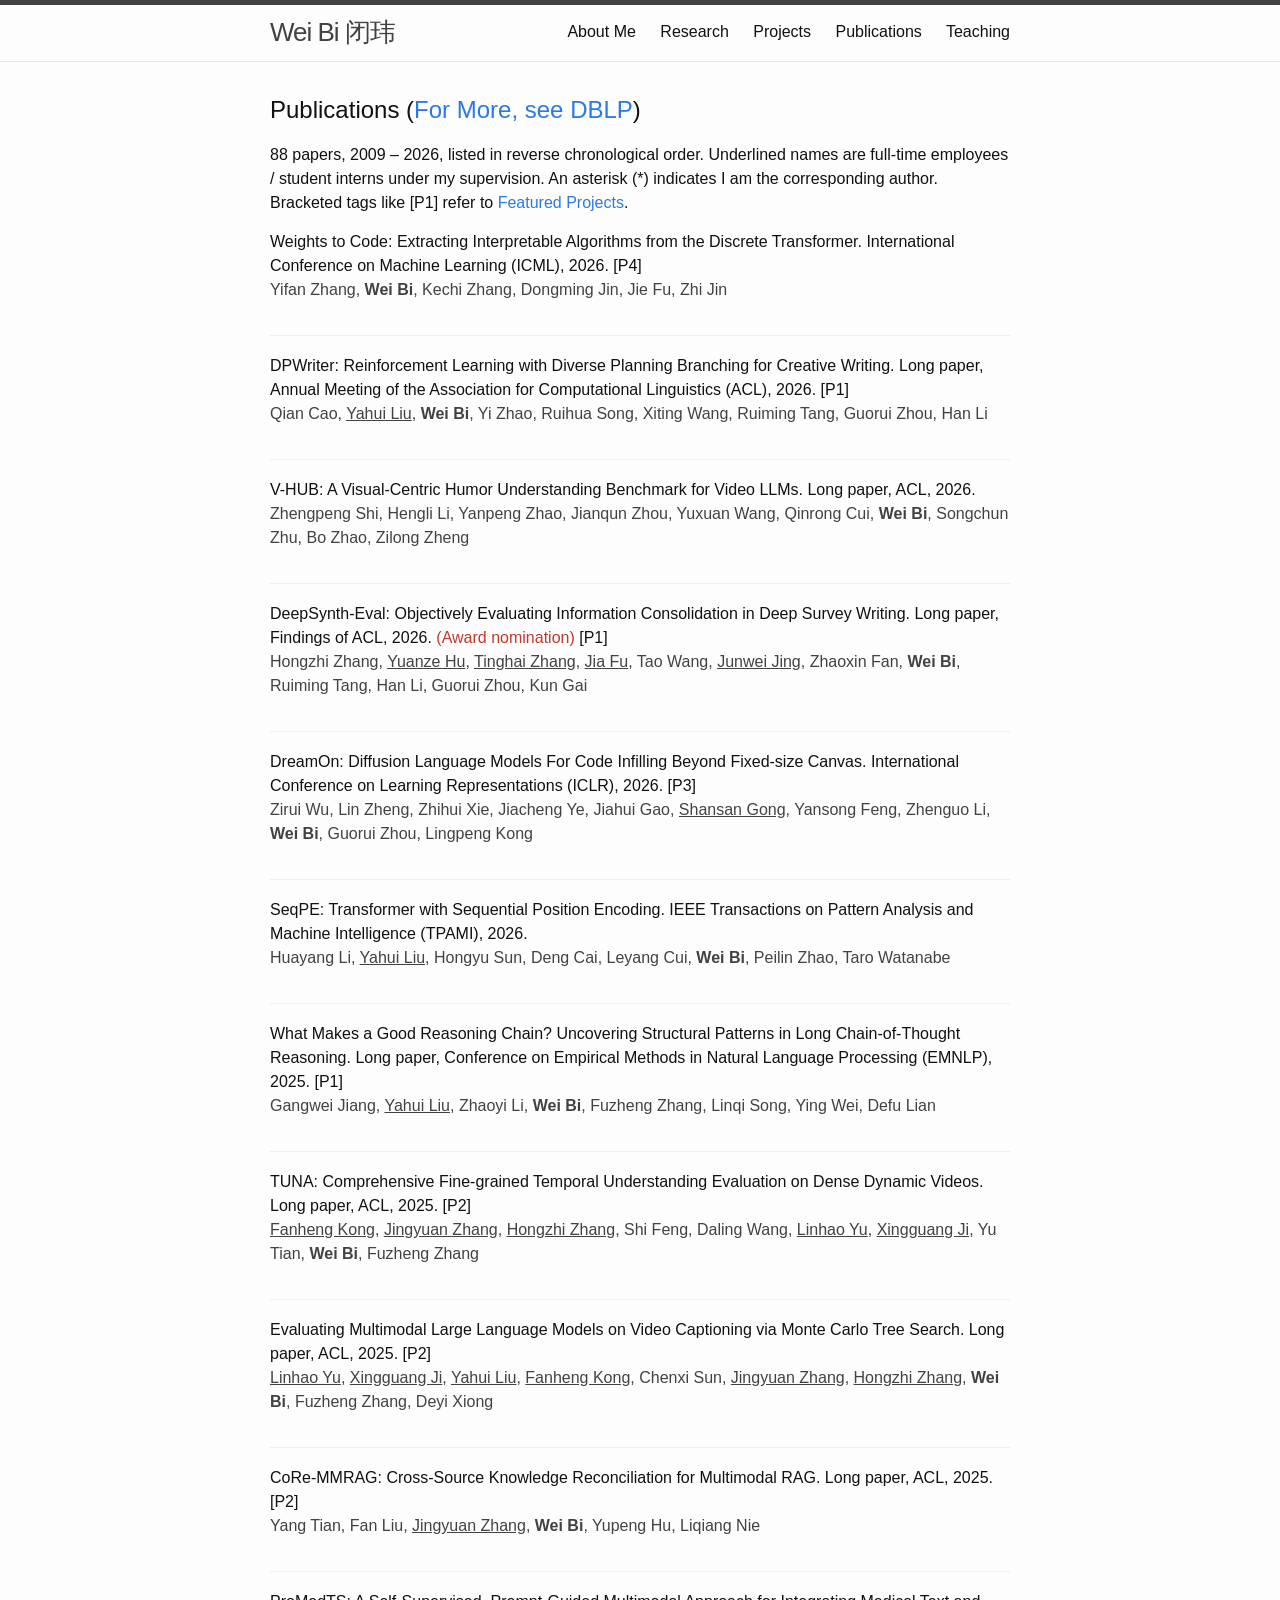
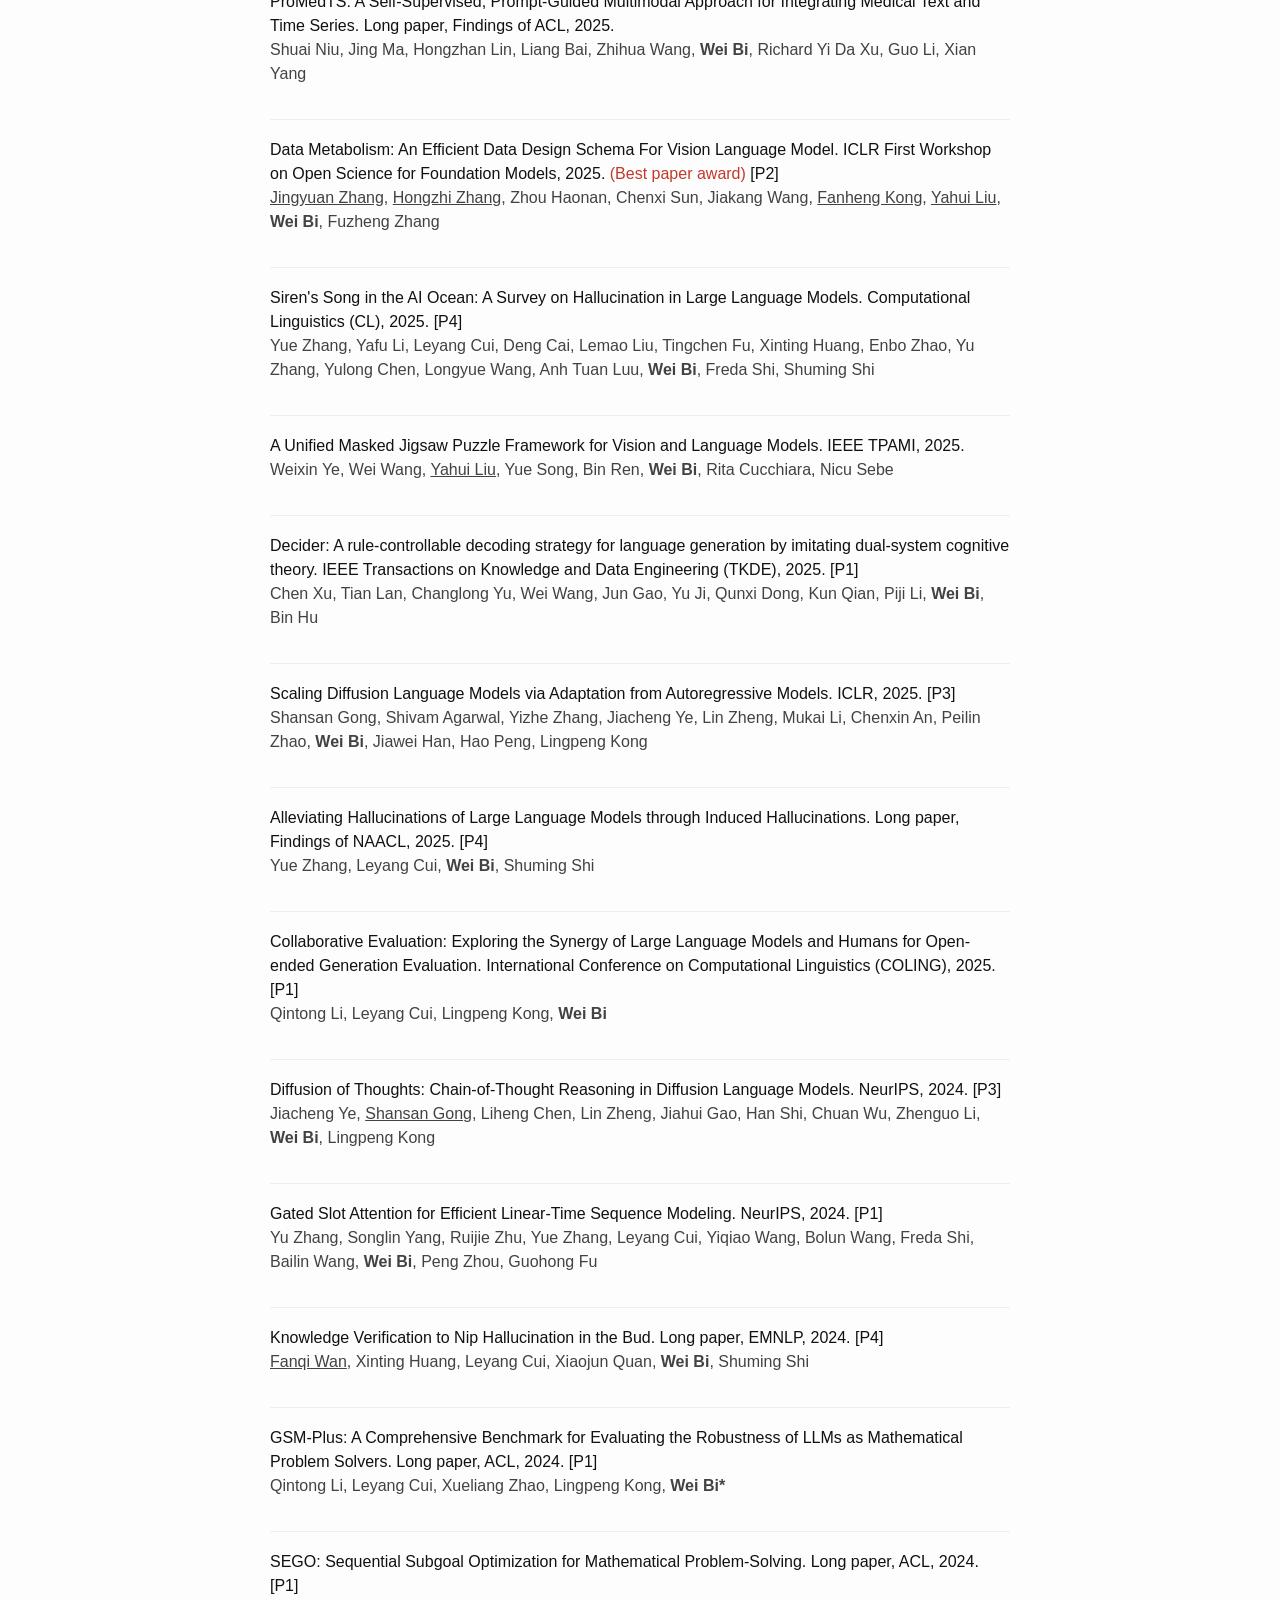
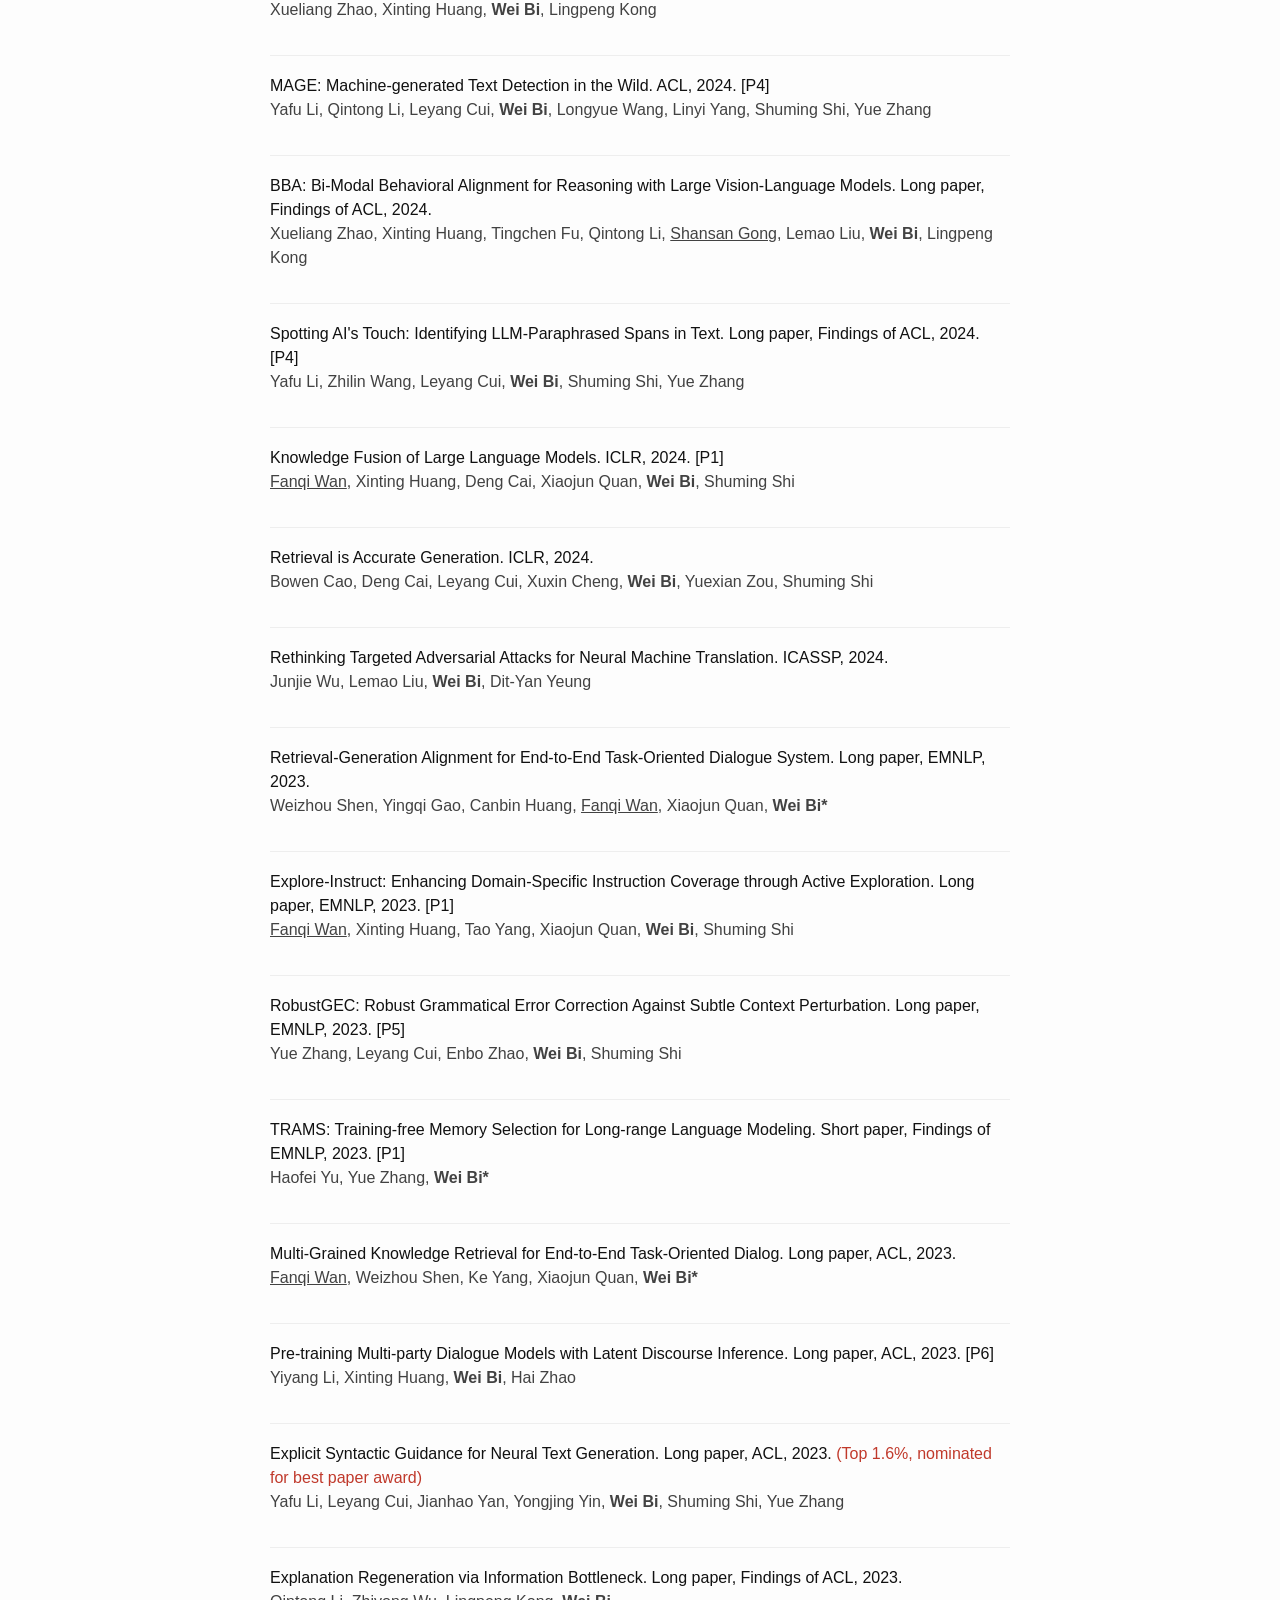
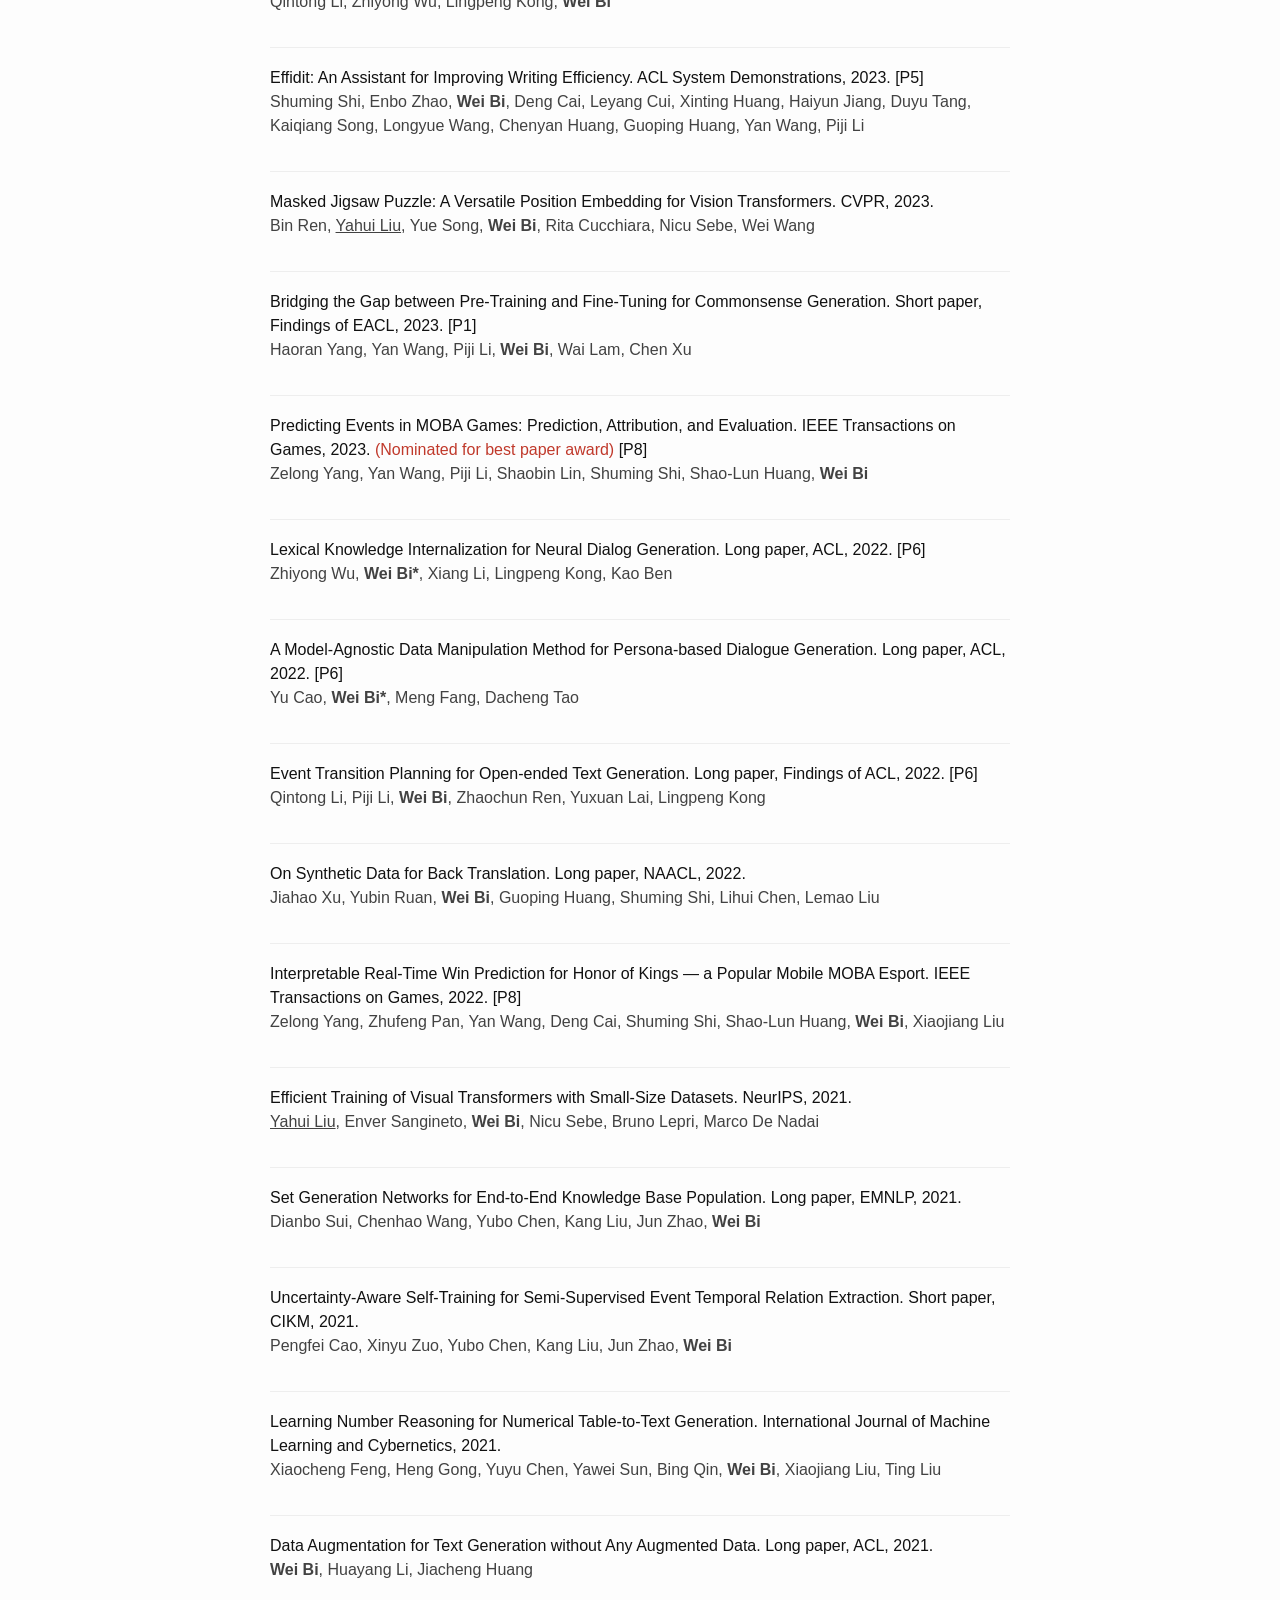
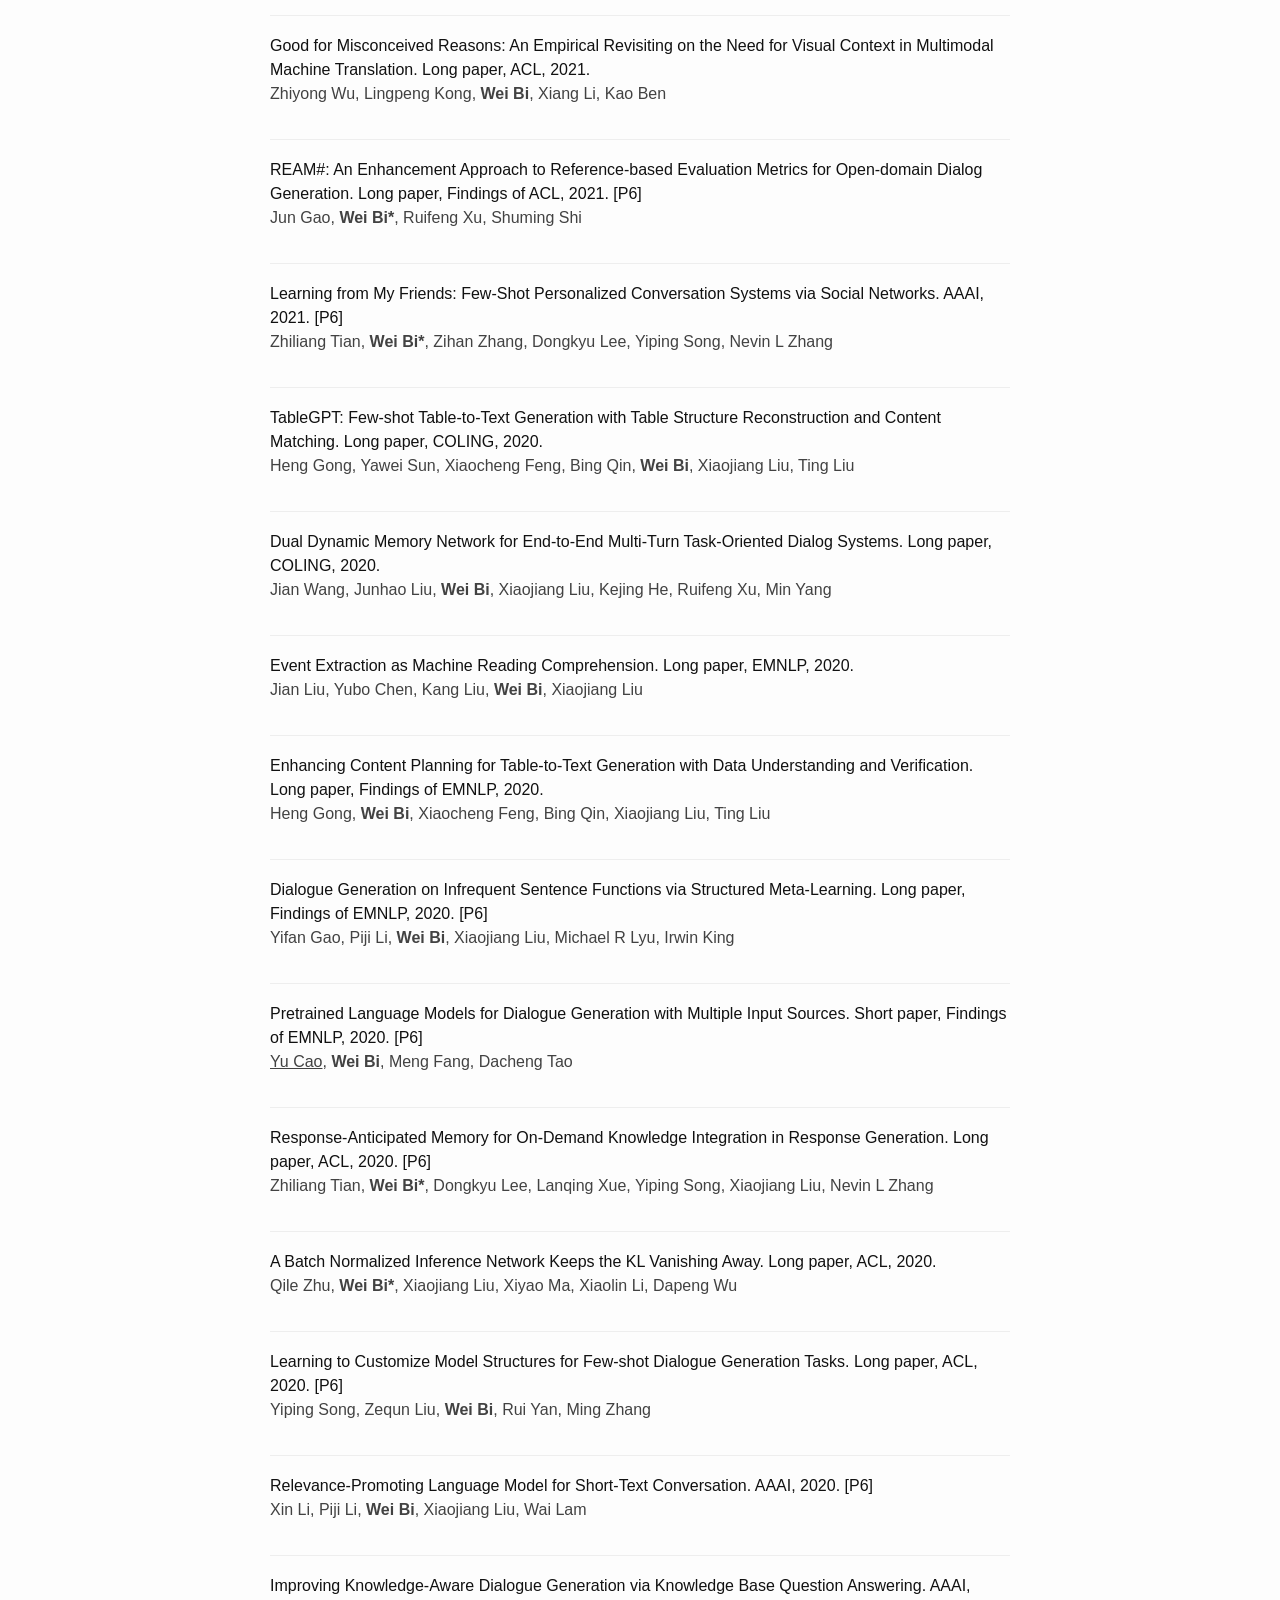
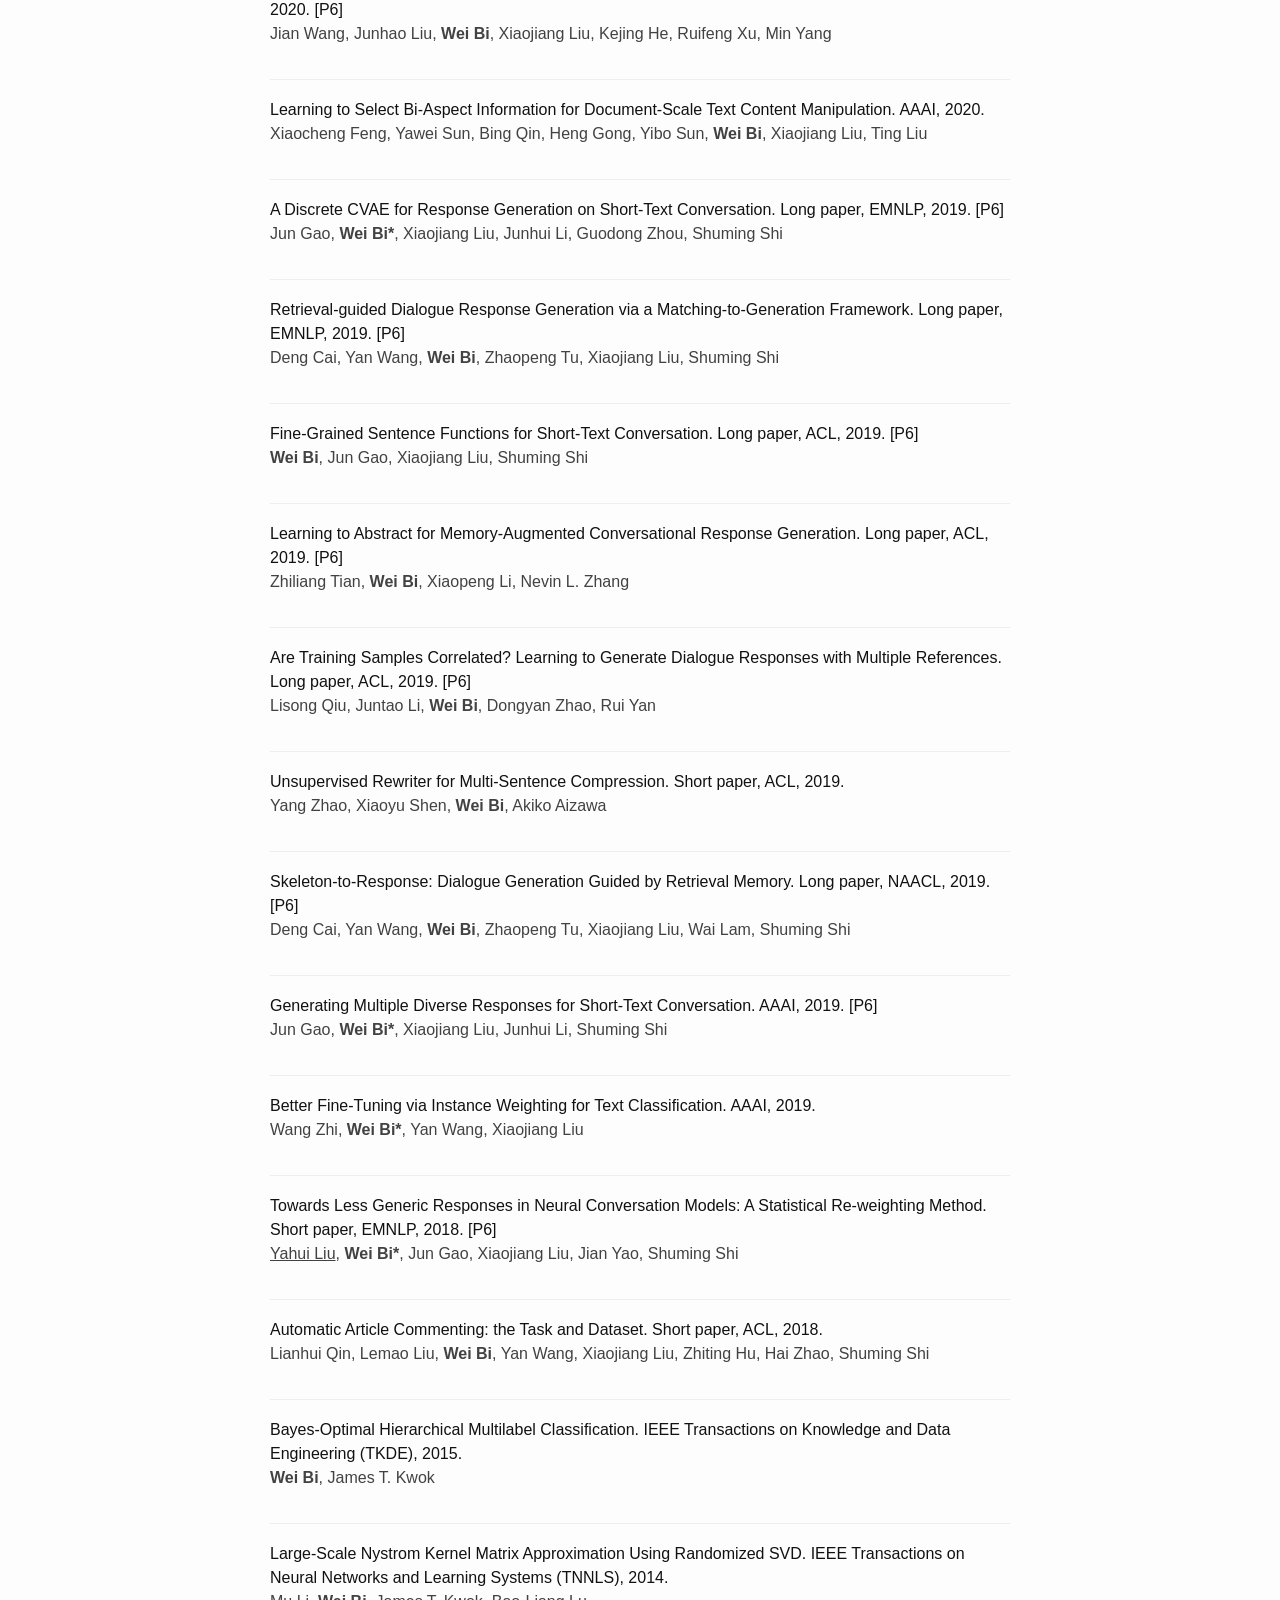
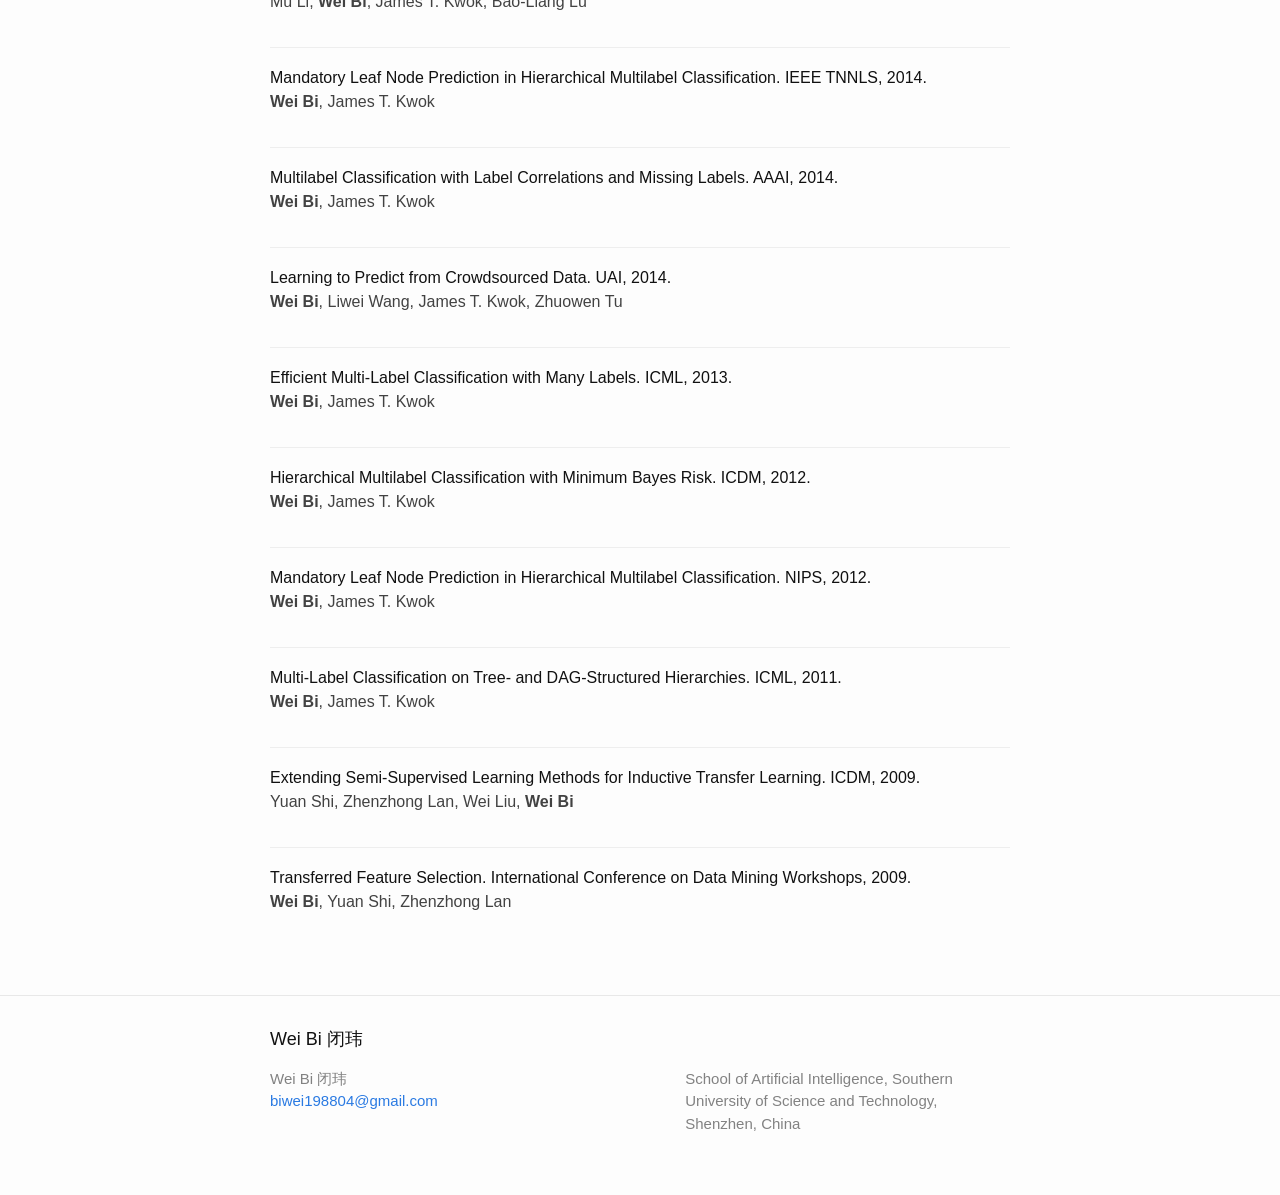
==== commit 17e3fc16: "Rebuild site to match peilinzhao.github.io (Jekyll minima) style Replace the card-based design with " ====
--- a/publications.html
+++ b/publications.html
@@ -1,183 +1,328 @@
 <!DOCTYPE html>
-<html lang="zh-CN">
+<html lang="en">
 <head>
-<meta charset="UTF-8">
-<meta name="viewport" content="width=device-width, initial-scale=1.0">
-<title>Publications | Wei Bi 闭玮</title>
-<meta name="description" content="Full publication list of Wei Bi (闭玮) — 88 papers in LLMs, Vision-Language Models, NLP and Machine Learning.">
-<link rel="icon" href="data:,">
-<link rel="preconnect" href="https://fonts.googleapis.com">
-<link href="https://fonts.googleapis.com/css2?family=Inter:wght@400;500;600;700&family=Source+Serif+4:wght@500;600;700&family=Noto+Sans+SC:wght@400;500;600;700&family=Noto+Serif+SC:wght@600;700&display=swap" rel="stylesheet">
-<link rel="stylesheet" href="style.css">
+<meta charset="utf-8">
+<meta http-equiv="X-UA-Compatible" content="IE=edge">
+<meta name="viewport" content="width=device-width, initial-scale=1">
+<title>Publications | Wei Bi</title>
+<link rel="stylesheet" href="/assets/main.css">
 </head>
 <body>
-
-<nav class="site-nav">
-  <div class="wrap">
-    <a href="index.html#top" class="brand">Wei Bi 闭玮</a>
-    <button class="nav-toggle" id="navToggle" aria-label="Toggle navigation">☰</button>
-    <ul class="nav-links" id="navLinks">
-      <li><a href="index.html#about">About</a></li>
-      <li><a href="index.html#research">Research</a></li>
-      <li><a href="index.html#experience">Experience</a></li>
-      <li><a href="index.html#projects">Projects</a></li>
-      <li><a href="index.html#honors">Honors</a></li>
-      <li><a href="publications.html" class="active">Publications</a></li>
-      <li><a href="index.html#service">Service</a></li>
-      <li><a href="index.html#contact">Contact</a></li>
-    </ul>
-  </div>
-</nav>
-
-<header class="hero" style="padding:40px 0 20px;">
-  <div class="wrap">
-    <h1 style="font-size:1.8rem;">Publications</h1>
-    <p class="lede">88 papers (2009 – 2026) in Large Language Models, Vision-Language Models, Natural Language
-    Processing, and Machine Learning. Underlined names are full-time employees / student interns under my
-    supervision. An asterisk (*) indicates I am the corresponding author. Bracketed tags like <code>[P1]</code> refer
-    to <a href="index.html#projects">Featured Projects</a> on the home page.</p>
+<header class="site-header" role="banner">
+  <div class="wrapper">
+    <a class="site-title" rel="author" href="/">Wei Bi 闭玮</a>
+    <nav class="site-nav">
+      <input type="checkbox" id="nav-trigger" class="nav-trigger">
+      <label for="nav-trigger">
+        <span class="menu-icon">
+          <svg viewBox="0 0 18 15" width="18px" height="15px"><path d="M18,1.484c0,0.82-0.665,1.484-1.484,1.484H1.484C0.665,2.969,0,2.304,0,1.484l0,0C0,0.665,0.665,0,1.484,0 h15.032C17.335,0,18,0.665,18,1.484L18,1.484z M18,7.516C18,8.335,17.335,9,16.516,9H1.484C0.665,9,0,8.335,0,7.516l0,0 c0-0.82,0.665-1.484,1.484-1.484h15.032C17.335,6.031,18,6.696,18,7.516L18,7.516z M18,13.516C18,14.335,17.335,15,16.516,15H1.484 C0.665,15,0,14.335,0,13.516l0,0c0-0.82,0.665-1.483,1.484-1.483h15.032C17.335,12.031,18,12.695,18,13.516L18,13.516z"/></svg>
+        </span>
+      </label>
+      <div class="trigger">
+        <a class="page-link" href="/">About Me</a>
+        <a class="page-link" href="/research.html">Research</a>
+        <a class="page-link" href="/projects.html">Projects</a>
+        <a class="page-link" href="/publications.html">Publications</a>
+        <a class="page-link" href="/teaching.html">Teaching</a>
+      </div>
+    </nav>
   </div>
 </header>
 
-<main class="wrap" style="padding-bottom:40px;">
-
-<h3 class="pub-year">2026</h3>
-<ol class="pub-list">
-<li class="pub-item">Yifan Zhang, <span class="me">Wei Bi</span>, Kechi Zhang, Dongming Jin, Jie Fu, Zhi Jin. Weights to Code: Extracting Interpretable Algorithms from the Discrete Transformer. <span class="venue">International Conference on Machine Learning (ICML)</span>, 2026. <span class="proj-tag">P4</span></li>
-<li class="pub-item">Qian Cao, <span class="advisee">Yahui Liu</span>, <span class="me">Wei Bi</span>, Yi Zhao, Ruihua Song, Xiting Wang, Ruiming Tang, Guorui Zhou, Han Li. DPWriter: Reinforcement Learning with Diverse Planning Branching for Creative Writing. Long paper, <span class="venue">Annual Meeting of the Association for Computational Linguistics (ACL)</span>, 2026. <span class="proj-tag">P1</span></li>
-<li class="pub-item">Zhengpeng Shi, Hengli Li, Yanpeng Zhao, Jianqun Zhou, Yuxuan Wang, Qinrong Cui, <span class="me">Wei Bi</span>, Songchun Zhu, Bo Zhao, Zilong Zheng. V-HUB: A Visual-Centric Humor Understanding Benchmark for Video LLMs. Long paper, <span class="venue">Annual Meeting of the Association for Computational Linguistics (ACL)</span>, 2026.</li>
-<li class="pub-item">Hongzhi Zhang, <span class="advisee">Yuanze Hu</span>, <span class="advisee">Tinghai Zhang</span>, <span class="advisee">Jia Fu</span>, Tao Wang, <span class="advisee">Junwei Jing</span>, Zhaoxin Fan, <span class="me">Wei Bi</span>, Ruiming Tang, Han Li, Guorui Zhou, Kun Gai. DeepSynth-Eval: Objectively Evaluating Information Consolidation in Deep Survey Writing. Long paper, <span class="venue">Findings of the Association for Computational Linguistics: ACL</span>, 2026. <span class="note">(Award nomination)</span> <span class="proj-tag">P1</span></li>
-<li class="pub-item">Zirui Wu, Lin Zheng, Zhihui Xie, Jiacheng Ye, Jiahui Gao, <span class="advisee">Shansan Gong</span>, Yansong Feng, Zhenguo Li, <span class="me">Wei Bi</span>, Guorui Zhou, Lingpeng Kong. DreamOn: Diffusion Language Models For Code Infilling Beyond Fixed-size Canvas. <span class="venue">International Conference on Learning Representations (ICLR)</span>, 2026. <span class="proj-tag">P3</span></li>
-<li class="pub-item">Huayang Li, <span class="advisee">Yahui Liu</span>, Hongyu Sun, Deng Cai, Leyang Cui, <span class="me">Wei Bi</span>, Peilin Zhao, Taro Watanabe. SeqPE: Transformer with Sequential Position Encoding. <span class="venue">IEEE Transactions on Pattern Analysis and Machine Intelligence (TPAMI)</span>, 2026.</li>
-</ol>
-
-<h3 class="pub-year">2025</h3>
-<ol class="pub-list" start="7">
-<li class="pub-item">Gangwei Jiang, <span class="advisee">Yahui Liu</span>, Zhaoyi Li, <span class="me">Wei Bi</span>, Fuzheng Zhang, Linqi Song, Ying Wei, Defu Lian. What Makes a Good Reasoning Chain? Uncovering Structural Patterns in Long Chain-of-Thought Reasoning. Long paper, <span class="venue">Conference on Empirical Methods in Natural Language Processing (EMNLP)</span>, 2025. <span class="proj-tag">P1</span></li>
-<li class="pub-item"><span class="advisee">Fanheng Kong</span>, <span class="advisee">Jingyuan Zhang</span>, <span class="advisee">Hongzhi Zhang</span>, Shi Feng, Daling Wang, <span class="advisee">Linhao Yu</span>, <span class="advisee">Xingguang Ji</span>, Yu Tian, <span class="me">Wei Bi</span>, Fuzheng Zhang. TUNA: Comprehensive Fine-grained Temporal Understanding Evaluation on Dense Dynamic Videos. Long paper, <span class="venue">ACL</span>, 2025. <span class="proj-tag">P2</span></li>
-<li class="pub-item"><span class="advisee">Linhao Yu</span>, <span class="advisee">Xingguang Ji</span>, <span class="advisee">Yahui Liu</span>, <span class="advisee">Fanheng Kong</span>, Chenxi Sun, <span class="advisee">Jingyuan Zhang</span>, <span class="advisee">Hongzhi Zhang</span>, <span class="me">Wei Bi</span>, Fuzheng Zhang, Deyi Xiong. Evaluating Multimodal Large Language Models on Video Captioning via Monte Carlo Tree Search. Long paper, <span class="venue">ACL</span>, 2025. <span class="proj-tag">P2</span></li>
-<li class="pub-item">Yang Tian, Fan Liu, <span class="advisee">Jingyuan Zhang</span>, <span class="me">Wei Bi</span>, Yupeng Hu, Liqiang Nie. CoRe-MMRAG: Cross-Source Knowledge Reconciliation for Multimodal RAG. Long paper, <span class="venue">ACL</span>, 2025. <span class="proj-tag">P2</span></li>
-<li class="pub-item">Shuai Niu, Jing Ma, Hongzhan Lin, Liang Bai, Zhihua Wang, <span class="me">Wei Bi</span>, Richard Yi Da Xu, Guo Li, Xian Yang. ProMedTS: A Self-Supervised, Prompt-Guided Multimodal Approach for Integrating Medical Text and Time Series. Long paper, <span class="venue">Findings of ACL</span>, 2025.</li>
-<li class="pub-item"><span class="advisee">Jingyuan Zhang</span>, <span class="advisee">Hongzhi Zhang</span>, Zhou Haonan, Chenxi Sun, Jiakang Wang, <span class="advisee">Fanheng Kong</span>, <span class="advisee">Yahui Liu</span>, <span class="me">Wei Bi</span>, Fuzheng Zhang. Data Metabolism: An Efficient Data Design Schema For Vision Language Model. <span class="venue">ICLR First Workshop on Open Science for Foundation Models</span>, 2025. <span class="note">(Best paper award)</span> <span class="proj-tag">P2</span></li>
-<li class="pub-item">Yue Zhang, Yafu Li, Leyang Cui, Deng Cai, Lemao Liu, Tingchen Fu, Xinting Huang, Enbo Zhao, Yu Zhang, Yulong Chen, Longyue Wang, Anh Tuan Luu, <span class="me">Wei Bi</span>, Freda Shi, Shuming Shi. Siren's Song in the AI Ocean: A Survey on Hallucination in Large Language Models. <span class="venue">Computational Linguistics (CL)</span>, 2025. <span class="proj-tag">P4</span></li>
-<li class="pub-item">Weixin Ye, Wei Wang, <span class="advisee">Yahui Liu</span>, Yue Song, Bin Ren, <span class="me">Wei Bi</span>, Rita Cucchiara, Nicu Sebe. A Unified Masked Jigsaw Puzzle Framework for Vision and Language Models. <span class="venue">TPAMI</span>, 2025.</li>
-<li class="pub-item">Chen Xu, Tian Lan, Changlong Yu, Wei Wang, Jun Gao, Yu Ji, Qunxi Dong, Kun Qian, Piji Li, <span class="me">Wei Bi</span>, Bin Hu. Decider: A rule-controllable decoding strategy for language generation by imitating dual-system cognitive theory. <span class="venue">IEEE Transactions on Knowledge and Data Engineering (TKDE)</span>, 2025. <span class="proj-tag">P1</span></li>
-<li class="pub-item">Shansan Gong, Shivam Agarwal, Yizhe Zhang, Jiacheng Ye, Lin Zheng, Mukai Li, Chenxin An, Peilin Zhao, <span class="me">Wei Bi</span>, Jiawei Han, Hao Peng, Lingpeng Kong. Scaling Diffusion Language Models via Adaptation from Autoregressive Models. <span class="venue">ICLR</span>, 2025. <span class="proj-tag">P3</span></li>
-<li class="pub-item">Yue Zhang, Leyang Cui, <span class="me">Wei Bi</span>, Shuming Shi. Alleviating Hallucinations of Large Language Models through Induced Hallucinations. Long paper, <span class="venue">Findings of NAACL</span>, 2025. <span class="proj-tag">P4</span></li>
-<li class="pub-item">Qintong Li, Leyang Cui, Lingpeng Kong, <span class="me">Wei Bi</span>. Collaborative Evaluation: Exploring the Synergy of Large Language Models and Humans for Open-ended Generation Evaluation. <span class="venue">International Conference on Computational Linguistics (COLING)</span>, 2025. <span class="proj-tag">P1</span></li>
-</ol>
-
-<h3 class="pub-year">2024</h3>
-<ol class="pub-list" start="19">
-<li class="pub-item">Jiacheng Ye, <span class="advisee">Shansan Gong</span>, Liheng Chen, Lin Zheng, Jiahui Gao, Han Shi, Chuan Wu, Zhenguo Li, <span class="me">Wei Bi</span>, Lingpeng Kong. Diffusion of Thoughts: Chain-of-Thought Reasoning in Diffusion Language Models. <span class="venue">NeurIPS</span>, 2024. <span class="proj-tag">P3</span></li>
-<li class="pub-item">Yu Zhang, Songlin Yang, Ruijie Zhu, Yue Zhang, Leyang Cui, Yiqiao Wang, Bolun Wang, Freda Shi, Bailin Wang, <span class="me">Wei Bi</span>, Peng Zhou, Guohong Fu. Gated Slot Attention for Efficient Linear-Time Sequence Modeling. <span class="venue">NeurIPS</span>, 2024. <span class="proj-tag">P1</span></li>
-<li class="pub-item"><span class="advisee">Fanqi Wan</span>, Xinting Huang, Leyang Cui, Xiaojun Quan, <span class="me">Wei Bi</span>, Shuming Shi. Knowledge Verification to Nip Hallucination in the Bud. Long paper, <span class="venue">EMNLP</span>, 2024. <span class="proj-tag">P4</span></li>
-<li class="pub-item">Qintong Li, Leyang Cui, Xueliang Zhao, Lingpeng Kong, <span class="me">Wei Bi*</span>. GSM-Plus: A Comprehensive Benchmark for Evaluating the Robustness of LLMs as Mathematical Problem Solvers. Long paper, <span class="venue">ACL</span>, 2024. <span class="proj-tag">P1</span></li>
-<li class="pub-item">Xueliang Zhao, Xinting Huang, <span class="me">Wei Bi</span>, Lingpeng Kong. SEGO: Sequential Subgoal Optimization for Mathematical Problem-Solving. Long paper, <span class="venue">ACL</span>, 2024. <span class="proj-tag">P1</span></li>
-<li class="pub-item">Yafu Li, Qintong Li, Leyang Cui, <span class="me">Wei Bi</span>, Longyue Wang, Linyi Yang, Shuming Shi, Yue Zhang. MAGE: Machine-generated Text Detection in the Wild. <span class="venue">ACL</span>, 2024. <span class="proj-tag">P4</span></li>
-<li class="pub-item">Xueliang Zhao, Xinting Huang, Tingchen Fu, Qintong Li, <span class="advisee">Shansan Gong</span>, Lemao Liu, <span class="me">Wei Bi</span>, Lingpeng Kong. BBA: Bi-Modal Behavioral Alignment for Reasoning with Large Vision-Language Models. Long paper, <span class="venue">Findings of ACL</span>, 2024.</li>
-<li class="pub-item">Yafu Li, Zhilin Wang, Leyang Cui, <span class="me">Wei Bi</span>, Shuming Shi, Yue Zhang. Spotting AI's Touch: Identifying LLM-Paraphrased Spans in Text. Long paper, <span class="venue">Findings of ACL</span>, 2024. <span class="proj-tag">P4</span></li>
-<li class="pub-item"><span class="advisee">Fanqi Wan</span>, Xinting Huang, Deng Cai, Xiaojun Quan, <span class="me">Wei Bi</span>, Shuming Shi. Knowledge Fusion of Large Language Models. <span class="venue">ICLR</span>, 2024. <span class="proj-tag">P1</span></li>
-<li class="pub-item">Bowen Cao, Deng Cai, Leyang Cui, Xuxin Cheng, <span class="me">Wei Bi</span>, Yuexian Zou, Shuming Shi. Retrieval is Accurate Generation. <span class="venue">ICLR</span>, 2024.</li>
-<li class="pub-item">Junjie Wu, Lemao Liu, <span class="me">Wei Bi</span>, Dit-Yan Yeung. Rethinking Targeted Adversarial Attacks for Neural Machine Translation. <span class="venue">ICASSP</span>, 2024.</li>
-</ol>
-
-<h3 class="pub-year">2023</h3>
-<ol class="pub-list" start="30">
-<li class="pub-item">Weizhou Shen, Yingqi Gao, Canbin Huang, <span class="advisee">Fanqi Wan</span>, Xiaojun Quan, <span class="me">Wei Bi*</span>. Retrieval-Generation Alignment for End-to-End Task-Oriented Dialogue System. Long paper, <span class="venue">EMNLP</span>, 2023.</li>
-<li class="pub-item"><span class="advisee">Fanqi Wan</span>, Xinting Huang, Tao Yang, Xiaojun Quan, <span class="me">Wei Bi</span>, Shuming Shi. Explore-Instruct: Enhancing Domain-Specific Instruction Coverage through Active Exploration. Long paper, <span class="venue">EMNLP</span>, 2023. <span class="proj-tag">P1</span></li>
-<li class="pub-item">Yue Zhang, Leyang Cui, Enbo Zhao, <span class="me">Wei Bi</span>, Shuming Shi. RobustGEC: Robust Grammatical Error Correction Against Subtle Context Perturbation. Long paper, <span class="venue">EMNLP</span>, 2023. <span class="proj-tag">P5</span></li>
-<li class="pub-item">Haofei Yu, Yue Zhang, <span class="me">Wei Bi*</span>. TRAMS: Training-free Memory Selection for Long-range Language Modeling. Short paper, <span class="venue">Findings of EMNLP</span>, 2023. <span class="proj-tag">P1</span></li>
-<li class="pub-item"><span class="advisee">Fanqi Wan</span>, Weizhou Shen, Ke Yang, Xiaojun Quan, <span class="me">Wei Bi*</span>. Multi-Grained Knowledge Retrieval for End-to-End Task-Oriented Dialog. Long paper, <span class="venue">ACL</span>, 2023.</li>
-<li class="pub-item">Yiyang Li, Xinting Huang, <span class="me">Wei Bi</span>, Hai Zhao. Pre-training Multi-party Dialogue Models with Latent Discourse Inference. Long paper, <span class="venue">ACL</span>, 2023. <span class="proj-tag">P6</span></li>
-<li class="pub-item">Yafu Li, Leyang Cui, Jianhao Yan, Yongjing Yin, <span class="me">Wei Bi</span>, Shuming Shi, Yue Zhang. Explicit Syntactic Guidance for Neural Text Generation. Long paper, <span class="venue">ACL</span>, 2023. <span class="note">(Top 1.6%, nominated for best paper award)</span></li>
-<li class="pub-item">Qintong Li, Zhiyong Wu, Lingpeng Kong, <span class="me">Wei Bi</span>. Explanation Regeneration via Information Bottleneck. Long paper, <span class="venue">Findings of ACL</span>, 2023.</li>
-<li class="pub-item">Shuming Shi, Enbo Zhao, <span class="me">Wei Bi</span>, Deng Cai, Leyang Cui, Xinting Huang, Haiyun Jiang, Duyu Tang, Kaiqiang Song, Longyue Wang, Chenyan Huang, Guoping Huang, Yan Wang, Piji Li. Effidit: An Assistant for Improving Writing Efficiency. <span class="venue">ACL System Demonstrations</span>, 2023. <span class="proj-tag">P5</span></li>
-<li class="pub-item">Bin Ren, <span class="advisee">Yahui Liu</span>, Yue Song, <span class="me">Wei Bi</span>, Rita Cucchiara, Nicu Sebe, Wei Wang. Masked Jigsaw Puzzle: A Versatile Position Embedding for Vision Transformers. <span class="venue">CVPR</span>, 2023.</li>
-<li class="pub-item">Haoran Yang, Yan Wang, Piji Li, <span class="me">Wei Bi</span>, Wai Lam, Chen Xu. Bridging the Gap between Pre-Training and Fine-Tuning for Commonsense Generation. Short paper, <span class="venue">Findings of EACL</span>, 2023. <span class="proj-tag">P1</span></li>
-<li class="pub-item">Zelong Yang, Yan Wang, Piji Li, Shaobin Lin, Shuming Shi, Shao-Lun Huang, <span class="me">Wei Bi</span>. Predicting Events in MOBA Games: Prediction, Attribution, and Evaluation. <span class="venue">IEEE Transactions on Games</span>, 2023. <span class="proj-tag">P8</span> <span class="note">(Nominated for best paper award)</span></li>
-</ol>
-
-<h3 class="pub-year">2022</h3>
-<ol class="pub-list" start="42">
-<li class="pub-item">Zhiyong Wu, <span class="me">Wei Bi*</span>, Xiang Li, Lingpeng Kong, Kao Ben. Lexical Knowledge Internalization for Neural Dialog Generation. Long paper, <span class="venue">ACL</span>, 2022. <span class="proj-tag">P6</span></li>
-<li class="pub-item">Yu Cao, <span class="me">Wei Bi*</span>, Meng Fang, Dacheng Tao. A Model-Agnostic Data Manipulation Method for Persona-based Dialogue Generation. Long paper, <span class="venue">ACL</span>, 2022. <span class="proj-tag">P6</span></li>
-<li class="pub-item">Qintong Li, Piji Li, <span class="me">Wei Bi</span>, Zhaochun Ren, Yuxuan Lai, Lingpeng Kong. Event Transition Planning for Open-ended Text Generation. Long paper, <span class="venue">Findings of ACL</span>, 2022. <span class="proj-tag">P6</span></li>
-<li class="pub-item">Jiahao Xu, Yubin Ruan, <span class="me">Wei Bi</span>, Guoping Huang, Shuming Shi, Lihui Chen, Lemao Liu. On Synthetic Data for Back Translation. Long paper, <span class="venue">NAACL</span>, 2022.</li>
-<li class="pub-item">Zelong Yang, Zhufeng Pan, Yan Wang, Deng Cai, Shuming Shi, Shao-Lun Huang, <span class="me">Wei Bi</span>, Xiaojiang Liu. Interpretable Real-Time Win Prediction for Honor of Kings — a Popular Mobile MOBA Esport. <span class="venue">IEEE Transactions on Games</span>, 2022. <span class="proj-tag">P8</span></li>
-</ol>
-
-<h3 class="pub-year">2021</h3>
-<ol class="pub-list" start="47">
-<li class="pub-item"><span class="advisee">Yahui Liu</span>, Enver Sangineto, <span class="me">Wei Bi</span>, Nicu Sebe, Bruno Lepri, Marco De Nadai. Efficient Training of Visual Transformers with Small-Size Datasets. <span class="venue">NeurIPS</span>, 2021.</li>
-<li class="pub-item">Dianbo Sui, Chenhao Wang, Yubo Chen, Kang Liu, Jun Zhao, <span class="me">Wei Bi</span>. Set Generation Networks for End-to-End Knowledge Base Population. Long paper, <span class="venue">EMNLP</span>, 2021.</li>
-<li class="pub-item">Pengfei Cao, Xinyu Zuo, Yubo Chen, Kang Liu, Jun Zhao, <span class="me">Wei Bi</span>. Uncertainty-Aware Self-Training for Semi-Supervised Event Temporal Relation Extraction. Short paper, <span class="venue">CIKM</span>, 2021.</li>
-<li class="pub-item">Xiaocheng Feng, Heng Gong, Yuyu Chen, Yawei Sun, Bing Qin, <span class="me">Wei Bi</span>, Xiaojiang Liu, Ting Liu. Learning Number Reasoning for Numerical Table-to-Text Generation. <span class="venue">International Journal of Machine Learning and Cybernetics</span>, 2021.</li>
-<li class="pub-item"><span class="me">Wei Bi</span>, Huayang Li, Jiacheng Huang. Data Augmentation for Text Generation without Any Augmented Data. Long paper, <span class="venue">ACL</span>, 2021.</li>
-<li class="pub-item">Zhiyong Wu, Lingpeng Kong, <span class="me">Wei Bi</span>, Xiang Li, Kao Ben. Good for Misconceived Reasons: An Empirical Revisiting on the Need for Visual Context in Multimodal Machine Translation. Long paper, <span class="venue">ACL</span>, 2021.</li>
-<li class="pub-item">Jun Gao, <span class="me">Wei Bi*</span>, Ruifeng Xu, Shuming Shi. REAM#: An Enhancement Approach to Reference-based Evaluation Metrics for Open-domain Dialog Generation. Long paper, <span class="venue">Findings of ACL</span>, 2021. <span class="proj-tag">P6</span></li>
-<li class="pub-item">Zhiliang Tian, <span class="me">Wei Bi*</span>, Zihan Zhang, Dongkyu Lee, Yiping Song, Nevin L Zhang. Learning from My Friends: Few-Shot Personalized Conversation Systems via Social Networks. <span class="venue">AAAI</span>, 2021. <span class="proj-tag">P6</span></li>
-</ol>
-
-<h3 class="pub-year">2020</h3>
-<ol class="pub-list" start="55">
-<li class="pub-item">Heng Gong, Yawei Sun, Xiaocheng Feng, Bing Qin, <span class="me">Wei Bi</span>, Xiaojiang Liu, Ting Liu. TableGPT: Few-shot Table-to-Text Generation with Table Structure Reconstruction and Content Matching. Long paper, <span class="venue">COLING</span>, 2020.</li>
-<li class="pub-item">Jian Wang, Junhao Liu, <span class="me">Wei Bi</span>, Xiaojiang Liu, Kejing He, Ruifeng Xu, Min Yang. Dual Dynamic Memory Network for End-to-End Multi-Turn Task-Oriented Dialog Systems. Long paper, <span class="venue">COLING</span>, 2020.</li>
-<li class="pub-item">Jian Liu, Yubo Chen, Kang Liu, <span class="me">Wei Bi</span>, Xiaojiang Liu. Event Extraction as Machine Reading Comprehension. Long paper, <span class="venue">EMNLP</span>, 2020.</li>
-<li class="pub-item">Heng Gong, <span class="me">Wei Bi</span>, Xiaocheng Feng, Bing Qin, Xiaojiang Liu, Ting Liu. Enhancing Content Planning for Table-to-Text Generation with Data Understanding and Verification. Long paper, <span class="venue">Findings of EMNLP</span>, 2020.</li>
-<li class="pub-item">Yifan Gao, Piji Li, <span class="me">Wei Bi</span>, Xiaojiang Liu, Michael R Lyu, Irwin King. Dialogue Generation on Infrequent Sentence Functions via Structured Meta-Learning. Long paper, <span class="venue">Findings of EMNLP</span>, 2020. <span class="proj-tag">P6</span></li>
-<li class="pub-item">Yu Cao, <span class="me">Wei Bi</span>, Meng Fang, Dacheng Tao. Pretrained Language Models for Dialogue Generation with Multiple Input Sources. Short paper, <span class="venue">Findings of EMNLP</span>, 2020. <span class="proj-tag">P6</span></li>
-<li class="pub-item">Zhiliang Tian, <span class="me">Wei Bi*</span>, Dongkyu Lee, Lanqing Xue, Yiping Song, Xiaojiang Liu, Nevin L Zhang. Response-Anticipated Memory for On-Demand Knowledge Integration in Response Generation. Long paper, <span class="venue">ACL</span>, 2020. <span class="proj-tag">P6</span></li>
-<li class="pub-item">Qile Zhu, <span class="me">Wei Bi*</span>, Xiaojiang Liu, Xiyao Ma, Xiaolin Li, Dapeng Wu. A Batch Normalized Inference Network Keeps the KL Vanishing Away. Long paper, <span class="venue">ACL</span>, 2020.</li>
-<li class="pub-item">Yiping Song, Zequn Liu, <span class="me">Wei Bi</span>, Rui Yan, Ming Zhang. Learning to Customize Model Structures for Few-shot Dialogue Generation Tasks. Long paper, <span class="venue">ACL</span>, 2020. <span class="proj-tag">P6</span></li>
-<li class="pub-item">Xin Li, Piji Li, <span class="me">Wei Bi</span>, Xiaojiang Liu, Wai Lam. Relevance-Promoting Language Model for Short-Text Conversation. <span class="venue">AAAI</span>, 2020. <span class="proj-tag">P6</span></li>
-<li class="pub-item">Jian Wang, Junhao Liu, <span class="me">Wei Bi</span>, Xiaojiang Liu, Kejing He, Ruifeng Xu, Min Yang. Improving Knowledge-Aware Dialogue Generation via Knowledge Base Question Answering. <span class="venue">AAAI</span>, 2020. <span class="proj-tag">P6</span></li>
-<li class="pub-item">Xiaocheng Feng, Yawei Sun, Bing Qin, Heng Gong, Yibo Sun, <span class="me">Wei Bi</span>, Xiaojiang Liu, Ting Liu. Learning to Select Bi-Aspect Information for Document-Scale Text Content Manipulation. <span class="venue">AAAI</span>, 2020.</li>
-</ol>
-
-<h3 class="pub-year">2019</h3>
-<ol class="pub-list" start="67">
-<li class="pub-item">Jun Gao, <span class="me">Wei Bi*</span>, Xiaojiang Liu, Junhui Li, Guodong Zhou, Shuming Shi. A Discrete CVAE for Response Generation on Short-Text Conversation. Long paper, <span class="venue">EMNLP</span>, 2019. <span class="proj-tag">P6</span></li>
-<li class="pub-item">Deng Cai, Yan Wang, <span class="me">Wei Bi</span>, Zhaopeng Tu, Xiaojiang Liu, Shuming Shi. Retrieval-guided Dialogue Response Generation via a Matching-to-Generation Framework. Long paper, <span class="venue">EMNLP</span>, 2019. <span class="proj-tag">P6</span></li>
-<li class="pub-item"><span class="me">Wei Bi</span>, Jun Gao, Xiaojiang Liu, Shuming Shi. Fine-Grained Sentence Functions for Short-Text Conversation. Long paper, <span class="venue">ACL</span>, 2019. <span class="proj-tag">P6</span></li>
-<li class="pub-item">Zhiliang Tian, <span class="me">Wei Bi</span>, Xiaopeng Li, Nevin L. Zhang. Learning to Abstract for Memory-Augmented Conversational Response Generation. Long paper, <span class="venue">ACL</span>, 2019. <span class="proj-tag">P6</span></li>
-<li class="pub-item">Lisong Qiu, Juntao Li, <span class="me">Wei Bi</span>, Dongyan Zhao, Rui Yan. Are Training Samples Correlated? Learning to Generate Dialogue Responses with Multiple References. Long paper, <span class="venue">ACL</span>, 2019. <span class="proj-tag">P6</span></li>
-<li class="pub-item">Yang Zhao, Xiaoyu Shen, <span class="me">Wei Bi</span>, Akiko Aizawa. Unsupervised Rewriter for Multi-Sentence Compression. Short paper, <span class="venue">ACL</span>, 2019.</li>
-<li class="pub-item">Deng Cai, Yan Wang, <span class="me">Wei Bi</span>, Zhaopeng Tu, Xiaojiang Liu, Wai Lam, Shuming Shi. Skeleton-to-Response: Dialogue Generation Guided by Retrieval Memory. Long paper, <span class="venue">NAACL</span>, 2019. <span class="proj-tag">P6</span></li>
-<li class="pub-item">Jun Gao, <span class="me">Wei Bi*</span>, Xiaojiang Liu, Junhui Li, Shuming Shi. Generating Multiple Diverse Responses for Short-Text Conversation. <span class="venue">AAAI</span>, 2019. <span class="proj-tag">P6</span></li>
-<li class="pub-item">Wang Zhi, <span class="me">Wei Bi*</span>, Yan Wang, Xiaojiang Liu. Better Fine-Tuning via Instance Weighting for Text Classification. <span class="venue">AAAI</span>, 2019.</li>
-</ol>
-
-<h3 class="pub-year">2018</h3>
-<ol class="pub-list" start="76">
-<li class="pub-item"><span class="advisee">Yahui Liu</span>, <span class="me">Wei Bi*</span>, Jun Gao, Xiaojiang Liu, Jian Yao, Shuming Shi. Towards Less Generic Responses in Neural Conversation Models: A Statistical Re-weighting Method. Short paper, <span class="venue">EMNLP</span>, 2018. <span class="proj-tag">P6</span></li>
-<li class="pub-item">Lianhui Qin, Lemao Liu, <span class="me">Wei Bi</span>, Yan Wang, Xiaojiang Liu, Zhiting Hu, Hai Zhao, Shuming Shi. Automatic Article Commenting: the Task and Dataset. Short paper, <span class="venue">ACL</span>, 2018.</li>
-</ol>
-
-<h3 class="pub-year">2009 – 2015</h3>
-<ol class="pub-list" start="78">
-<li class="pub-item"><span class="me">Wei Bi</span>, James T. Kwok. Bayes-Optimal Hierarchical Multilabel Classification. <span class="venue">TKDE</span>, 2015.</li>
-<li class="pub-item">Mu Li, <span class="me">Wei Bi</span>, James T. Kwok, Bao-Liang Lu. Large-Scale Nystrom Kernel Matrix Approximation Using Randomized SVD. <span class="venue">TNNLS</span>, 2014.</li>
-<li class="pub-item"><span class="me">Wei Bi</span>, James T. Kwok. Mandatory Leaf Node Prediction in Hierarchical Multilabel Classification. <span class="venue">TNNLS</span>, 2014.</li>
-<li class="pub-item"><span class="me">Wei Bi</span>, James T. Kwok. Multilabel Classification with Label Correlations and Missing Labels. <span class="venue">AAAI</span>, 2014.</li>
-<li class="pub-item"><span class="me">Wei Bi</span>, Liwei Wang, James T. Kwok, Zhuowen Tu. Learning to Predict from Crowdsourced Data. <span class="venue">UAI</span>, 2014.</li>
-<li class="pub-item"><span class="me">Wei Bi</span>, James T. Kwok. Efficient Multi-Label Classification with Many Labels. <span class="venue">ICML</span>, 2013.</li>
-<li class="pub-item"><span class="me">Wei Bi</span>, James T. Kwok. Hierarchical Multilabel Classification with Minimum Bayes Risk. <span class="venue">ICDM</span>, 2012.</li>
-<li class="pub-item"><span class="me">Wei Bi</span>, James T. Kwok. Mandatory Leaf Node Prediction in Hierarchical Multilabel Classification. <span class="venue">NIPS</span>, 2012.</li>
-<li class="pub-item"><span class="me">Wei Bi</span>, James T. Kwok. Multi-Label Classification on Tree- and DAG-Structured Hierarchies. <span class="venue">ICML</span>, 2011.</li>
-<li class="pub-item">Yuan Shi, Zhenzhong Lan, Wei Liu, <span class="me">Wei Bi</span>. Extending Semi-Supervised Learning Methods for Inductive Transfer Learning. <span class="venue">ICDM</span>, 2009.</li>
-<li class="pub-item"><span class="me">Wei Bi</span>, Yuan Shi, Zhenzhong Lan. Transferred Feature Selection. <span class="venue">ICDM Workshops</span>, 2009.</li>
-</ol>
-
+<main class="page-content" aria-label="Content">
+  <div class="wrapper">
+
+    <h2 id="publications">Publications (<a href="https://dblp.org/" target="_blank" rel="noopener">For More, see DBLP</a>)</h2>
+    <p>88 papers, 2009 &ndash; 2026, listed in reverse chronological order. Underlined names are full-time employees
+    / student interns under my supervision. An asterisk (*) indicates I am the corresponding author. Bracketed tags
+    like [P1] refer to <a href="/projects.html">Featured Projects</a>.</p>
+
+    <div class="pub-entry"><p>Weights to Code: Extracting Interpretable Algorithms from the Discrete Transformer. International Conference on Machine Learning (ICML), 2026. [P4]<br>
+    <span class="pub-authors">Yifan Zhang, <strong>Wei Bi</strong>, Kechi Zhang, Dongming Jin, Jie Fu, Zhi Jin</span></p></div>
+
+    <div class="pub-entry"><p>DPWriter: Reinforcement Learning with Diverse Planning Branching for Creative Writing. Long paper, Annual Meeting of the Association for Computational Linguistics (ACL), 2026. [P1]<br>
+    <span class="pub-authors">Qian Cao, <u>Yahui Liu</u>, <strong>Wei Bi</strong>, Yi Zhao, Ruihua Song, Xiting Wang, Ruiming Tang, Guorui Zhou, Han Li</span></p></div>
+
+    <div class="pub-entry"><p>V-HUB: A Visual-Centric Humor Understanding Benchmark for Video LLMs. Long paper, ACL, 2026.<br>
+    <span class="pub-authors">Zhengpeng Shi, Hengli Li, Yanpeng Zhao, Jianqun Zhou, Yuxuan Wang, Qinrong Cui, <strong>Wei Bi</strong>, Songchun Zhu, Bo Zhao, Zilong Zheng</span></p></div>
+
+    <div class="pub-entry"><p>DeepSynth-Eval: Objectively Evaluating Information Consolidation in Deep Survey Writing. Long paper, Findings of ACL, 2026. <span class="pub-note">(Award nomination)</span> [P1]<br>
+    <span class="pub-authors">Hongzhi Zhang, <u>Yuanze Hu</u>, <u>Tinghai Zhang</u>, <u>Jia Fu</u>, Tao Wang, <u>Junwei Jing</u>, Zhaoxin Fan, <strong>Wei Bi</strong>, Ruiming Tang, Han Li, Guorui Zhou, Kun Gai</span></p></div>
+
+    <div class="pub-entry"><p>DreamOn: Diffusion Language Models For Code Infilling Beyond Fixed-size Canvas. International Conference on Learning Representations (ICLR), 2026. [P3]<br>
+    <span class="pub-authors">Zirui Wu, Lin Zheng, Zhihui Xie, Jiacheng Ye, Jiahui Gao, <u>Shansan Gong</u>, Yansong Feng, Zhenguo Li, <strong>Wei Bi</strong>, Guorui Zhou, Lingpeng Kong</span></p></div>
+
+    <div class="pub-entry"><p>SeqPE: Transformer with Sequential Position Encoding. IEEE Transactions on Pattern Analysis and Machine Intelligence (TPAMI), 2026.<br>
+    <span class="pub-authors">Huayang Li, <u>Yahui Liu</u>, Hongyu Sun, Deng Cai, Leyang Cui, <strong>Wei Bi</strong>, Peilin Zhao, Taro Watanabe</span></p></div>
+
+    <div class="pub-entry"><p>What Makes a Good Reasoning Chain? Uncovering Structural Patterns in Long Chain-of-Thought Reasoning. Long paper, Conference on Empirical Methods in Natural Language Processing (EMNLP), 2025. [P1]<br>
+    <span class="pub-authors">Gangwei Jiang, <u>Yahui Liu</u>, Zhaoyi Li, <strong>Wei Bi</strong>, Fuzheng Zhang, Linqi Song, Ying Wei, Defu Lian</span></p></div>
+
+    <div class="pub-entry"><p>TUNA: Comprehensive Fine-grained Temporal Understanding Evaluation on Dense Dynamic Videos. Long paper, ACL, 2025. [P2]<br>
+    <span class="pub-authors"><u>Fanheng Kong</u>, <u>Jingyuan Zhang</u>, <u>Hongzhi Zhang</u>, Shi Feng, Daling Wang, <u>Linhao Yu</u>, <u>Xingguang Ji</u>, Yu Tian, <strong>Wei Bi</strong>, Fuzheng Zhang</span></p></div>
+
+    <div class="pub-entry"><p>Evaluating Multimodal Large Language Models on Video Captioning via Monte Carlo Tree Search. Long paper, ACL, 2025. [P2]<br>
+    <span class="pub-authors"><u>Linhao Yu</u>, <u>Xingguang Ji</u>, <u>Yahui Liu</u>, <u>Fanheng Kong</u>, Chenxi Sun, <u>Jingyuan Zhang</u>, <u>Hongzhi Zhang</u>, <strong>Wei Bi</strong>, Fuzheng Zhang, Deyi Xiong</span></p></div>
+
+    <div class="pub-entry"><p>CoRe-MMRAG: Cross-Source Knowledge Reconciliation for Multimodal RAG. Long paper, ACL, 2025. [P2]<br>
+    <span class="pub-authors">Yang Tian, Fan Liu, <u>Jingyuan Zhang</u>, <strong>Wei Bi</strong>, Yupeng Hu, Liqiang Nie</span></p></div>
+
+    <div class="pub-entry"><p>ProMedTS: A Self-Supervised, Prompt-Guided Multimodal Approach for Integrating Medical Text and Time Series. Long paper, Findings of ACL, 2025.<br>
+    <span class="pub-authors">Shuai Niu, Jing Ma, Hongzhan Lin, Liang Bai, Zhihua Wang, <strong>Wei Bi</strong>, Richard Yi Da Xu, Guo Li, Xian Yang</span></p></div>
+
+    <div class="pub-entry"><p>Data Metabolism: An Efficient Data Design Schema For Vision Language Model. ICLR First Workshop on Open Science for Foundation Models, 2025. <span class="pub-note">(Best paper award)</span> [P2]<br>
+    <span class="pub-authors"><u>Jingyuan Zhang</u>, <u>Hongzhi Zhang</u>, Zhou Haonan, Chenxi Sun, Jiakang Wang, <u>Fanheng Kong</u>, <u>Yahui Liu</u>, <strong>Wei Bi</strong>, Fuzheng Zhang</span></p></div>
+
+    <div class="pub-entry"><p>Siren's Song in the AI Ocean: A Survey on Hallucination in Large Language Models. Computational Linguistics (CL), 2025. [P4]<br>
+    <span class="pub-authors">Yue Zhang, Yafu Li, Leyang Cui, Deng Cai, Lemao Liu, Tingchen Fu, Xinting Huang, Enbo Zhao, Yu Zhang, Yulong Chen, Longyue Wang, Anh Tuan Luu, <strong>Wei Bi</strong>, Freda Shi, Shuming Shi</span></p></div>
+
+    <div class="pub-entry"><p>A Unified Masked Jigsaw Puzzle Framework for Vision and Language Models. IEEE TPAMI, 2025.<br>
+    <span class="pub-authors">Weixin Ye, Wei Wang, <u>Yahui Liu</u>, Yue Song, Bin Ren, <strong>Wei Bi</strong>, Rita Cucchiara, Nicu Sebe</span></p></div>
+
+    <div class="pub-entry"><p>Decider: A rule-controllable decoding strategy for language generation by imitating dual-system cognitive theory. IEEE Transactions on Knowledge and Data Engineering (TKDE), 2025. [P1]<br>
+    <span class="pub-authors">Chen Xu, Tian Lan, Changlong Yu, Wei Wang, Jun Gao, Yu Ji, Qunxi Dong, Kun Qian, Piji Li, <strong>Wei Bi</strong>, Bin Hu</span></p></div>
+
+    <div class="pub-entry"><p>Scaling Diffusion Language Models via Adaptation from Autoregressive Models. ICLR, 2025. [P3]<br>
+    <span class="pub-authors">Shansan Gong, Shivam Agarwal, Yizhe Zhang, Jiacheng Ye, Lin Zheng, Mukai Li, Chenxin An, Peilin Zhao, <strong>Wei Bi</strong>, Jiawei Han, Hao Peng, Lingpeng Kong</span></p></div>
+
+    <div class="pub-entry"><p>Alleviating Hallucinations of Large Language Models through Induced Hallucinations. Long paper, Findings of NAACL, 2025. [P4]<br>
+    <span class="pub-authors">Yue Zhang, Leyang Cui, <strong>Wei Bi</strong>, Shuming Shi</span></p></div>
+
+    <div class="pub-entry"><p>Collaborative Evaluation: Exploring the Synergy of Large Language Models and Humans for Open-ended Generation Evaluation. International Conference on Computational Linguistics (COLING), 2025. [P1]<br>
+    <span class="pub-authors">Qintong Li, Leyang Cui, Lingpeng Kong, <strong>Wei Bi</strong></span></p></div>
+
+    <div class="pub-entry"><p>Diffusion of Thoughts: Chain-of-Thought Reasoning in Diffusion Language Models. NeurIPS, 2024. [P3]<br>
+    <span class="pub-authors">Jiacheng Ye, <u>Shansan Gong</u>, Liheng Chen, Lin Zheng, Jiahui Gao, Han Shi, Chuan Wu, Zhenguo Li, <strong>Wei Bi</strong>, Lingpeng Kong</span></p></div>
+
+    <div class="pub-entry"><p>Gated Slot Attention for Efficient Linear-Time Sequence Modeling. NeurIPS, 2024. [P1]<br>
+    <span class="pub-authors">Yu Zhang, Songlin Yang, Ruijie Zhu, Yue Zhang, Leyang Cui, Yiqiao Wang, Bolun Wang, Freda Shi, Bailin Wang, <strong>Wei Bi</strong>, Peng Zhou, Guohong Fu</span></p></div>
+
+    <div class="pub-entry"><p>Knowledge Verification to Nip Hallucination in the Bud. Long paper, EMNLP, 2024. [P4]<br>
+    <span class="pub-authors"><u>Fanqi Wan</u>, Xinting Huang, Leyang Cui, Xiaojun Quan, <strong>Wei Bi</strong>, Shuming Shi</span></p></div>
+
+    <div class="pub-entry"><p>GSM-Plus: A Comprehensive Benchmark for Evaluating the Robustness of LLMs as Mathematical Problem Solvers. Long paper, ACL, 2024. [P1]<br>
+    <span class="pub-authors">Qintong Li, Leyang Cui, Xueliang Zhao, Lingpeng Kong, <strong>Wei Bi*</strong></span></p></div>
+
+    <div class="pub-entry"><p>SEGO: Sequential Subgoal Optimization for Mathematical Problem-Solving. Long paper, ACL, 2024. [P1]<br>
+    <span class="pub-authors">Xueliang Zhao, Xinting Huang, <strong>Wei Bi</strong>, Lingpeng Kong</span></p></div>
+
+    <div class="pub-entry"><p>MAGE: Machine-generated Text Detection in the Wild. ACL, 2024. [P4]<br>
+    <span class="pub-authors">Yafu Li, Qintong Li, Leyang Cui, <strong>Wei Bi</strong>, Longyue Wang, Linyi Yang, Shuming Shi, Yue Zhang</span></p></div>
+
+    <div class="pub-entry"><p>BBA: Bi-Modal Behavioral Alignment for Reasoning with Large Vision-Language Models. Long paper, Findings of ACL, 2024.<br>
+    <span class="pub-authors">Xueliang Zhao, Xinting Huang, Tingchen Fu, Qintong Li, <u>Shansan Gong</u>, Lemao Liu, <strong>Wei Bi</strong>, Lingpeng Kong</span></p></div>
+
+    <div class="pub-entry"><p>Spotting AI's Touch: Identifying LLM-Paraphrased Spans in Text. Long paper, Findings of ACL, 2024. [P4]<br>
+    <span class="pub-authors">Yafu Li, Zhilin Wang, Leyang Cui, <strong>Wei Bi</strong>, Shuming Shi, Yue Zhang</span></p></div>
+
+    <div class="pub-entry"><p>Knowledge Fusion of Large Language Models. ICLR, 2024. [P1]<br>
+    <span class="pub-authors"><u>Fanqi Wan</u>, Xinting Huang, Deng Cai, Xiaojun Quan, <strong>Wei Bi</strong>, Shuming Shi</span></p></div>
+
+    <div class="pub-entry"><p>Retrieval is Accurate Generation. ICLR, 2024.<br>
+    <span class="pub-authors">Bowen Cao, Deng Cai, Leyang Cui, Xuxin Cheng, <strong>Wei Bi</strong>, Yuexian Zou, Shuming Shi</span></p></div>
+
+    <div class="pub-entry"><p>Rethinking Targeted Adversarial Attacks for Neural Machine Translation. ICASSP, 2024.<br>
+    <span class="pub-authors">Junjie Wu, Lemao Liu, <strong>Wei Bi</strong>, Dit-Yan Yeung</span></p></div>
+
+    <div class="pub-entry"><p>Retrieval-Generation Alignment for End-to-End Task-Oriented Dialogue System. Long paper, EMNLP, 2023.<br>
+    <span class="pub-authors">Weizhou Shen, Yingqi Gao, Canbin Huang, <u>Fanqi Wan</u>, Xiaojun Quan, <strong>Wei Bi*</strong></span></p></div>
+
+    <div class="pub-entry"><p>Explore-Instruct: Enhancing Domain-Specific Instruction Coverage through Active Exploration. Long paper, EMNLP, 2023. [P1]<br>
+    <span class="pub-authors"><u>Fanqi Wan</u>, Xinting Huang, Tao Yang, Xiaojun Quan, <strong>Wei Bi</strong>, Shuming Shi</span></p></div>
+
+    <div class="pub-entry"><p>RobustGEC: Robust Grammatical Error Correction Against Subtle Context Perturbation. Long paper, EMNLP, 2023. [P5]<br>
+    <span class="pub-authors">Yue Zhang, Leyang Cui, Enbo Zhao, <strong>Wei Bi</strong>, Shuming Shi</span></p></div>
+
+    <div class="pub-entry"><p>TRAMS: Training-free Memory Selection for Long-range Language Modeling. Short paper, Findings of EMNLP, 2023. [P1]<br>
+    <span class="pub-authors">Haofei Yu, Yue Zhang, <strong>Wei Bi*</strong></span></p></div>
+
+    <div class="pub-entry"><p>Multi-Grained Knowledge Retrieval for End-to-End Task-Oriented Dialog. Long paper, ACL, 2023.<br>
+    <span class="pub-authors"><u>Fanqi Wan</u>, Weizhou Shen, Ke Yang, Xiaojun Quan, <strong>Wei Bi*</strong></span></p></div>
+
+    <div class="pub-entry"><p>Pre-training Multi-party Dialogue Models with Latent Discourse Inference. Long paper, ACL, 2023. [P6]<br>
+    <span class="pub-authors">Yiyang Li, Xinting Huang, <strong>Wei Bi</strong>, Hai Zhao</span></p></div>
+
+    <div class="pub-entry"><p>Explicit Syntactic Guidance for Neural Text Generation. Long paper, ACL, 2023. <span class="pub-note">(Top 1.6%, nominated for best paper award)</span><br>
+    <span class="pub-authors">Yafu Li, Leyang Cui, Jianhao Yan, Yongjing Yin, <strong>Wei Bi</strong>, Shuming Shi, Yue Zhang</span></p></div>
+
+    <div class="pub-entry"><p>Explanation Regeneration via Information Bottleneck. Long paper, Findings of ACL, 2023.<br>
+    <span class="pub-authors">Qintong Li, Zhiyong Wu, Lingpeng Kong, <strong>Wei Bi</strong></span></p></div>
+
+    <div class="pub-entry"><p>Effidit: An Assistant for Improving Writing Efficiency. ACL System Demonstrations, 2023. [P5]<br>
+    <span class="pub-authors">Shuming Shi, Enbo Zhao, <strong>Wei Bi</strong>, Deng Cai, Leyang Cui, Xinting Huang, Haiyun Jiang, Duyu Tang, Kaiqiang Song, Longyue Wang, Chenyan Huang, Guoping Huang, Yan Wang, Piji Li</span></p></div>
+
+    <div class="pub-entry"><p>Masked Jigsaw Puzzle: A Versatile Position Embedding for Vision Transformers. CVPR, 2023.<br>
+    <span class="pub-authors">Bin Ren, <u>Yahui Liu</u>, Yue Song, <strong>Wei Bi</strong>, Rita Cucchiara, Nicu Sebe, Wei Wang</span></p></div>
+
+    <div class="pub-entry"><p>Bridging the Gap between Pre-Training and Fine-Tuning for Commonsense Generation. Short paper, Findings of EACL, 2023. [P1]<br>
+    <span class="pub-authors">Haoran Yang, Yan Wang, Piji Li, <strong>Wei Bi</strong>, Wai Lam, Chen Xu</span></p></div>
+
+    <div class="pub-entry"><p>Predicting Events in MOBA Games: Prediction, Attribution, and Evaluation. IEEE Transactions on Games, 2023. <span class="pub-note">(Nominated for best paper award)</span> [P8]<br>
+    <span class="pub-authors">Zelong Yang, Yan Wang, Piji Li, Shaobin Lin, Shuming Shi, Shao-Lun Huang, <strong>Wei Bi</strong></span></p></div>
+
+    <div class="pub-entry"><p>Lexical Knowledge Internalization for Neural Dialog Generation. Long paper, ACL, 2022. [P6]<br>
+    <span class="pub-authors">Zhiyong Wu, <strong>Wei Bi*</strong>, Xiang Li, Lingpeng Kong, Kao Ben</span></p></div>
+
+    <div class="pub-entry"><p>A Model-Agnostic Data Manipulation Method for Persona-based Dialogue Generation. Long paper, ACL, 2022. [P6]<br>
+    <span class="pub-authors">Yu Cao, <strong>Wei Bi*</strong>, Meng Fang, Dacheng Tao</span></p></div>
+
+    <div class="pub-entry"><p>Event Transition Planning for Open-ended Text Generation. Long paper, Findings of ACL, 2022. [P6]<br>
+    <span class="pub-authors">Qintong Li, Piji Li, <strong>Wei Bi</strong>, Zhaochun Ren, Yuxuan Lai, Lingpeng Kong</span></p></div>
+
+    <div class="pub-entry"><p>On Synthetic Data for Back Translation. Long paper, NAACL, 2022.<br>
+    <span class="pub-authors">Jiahao Xu, Yubin Ruan, <strong>Wei Bi</strong>, Guoping Huang, Shuming Shi, Lihui Chen, Lemao Liu</span></p></div>
+
+    <div class="pub-entry"><p>Interpretable Real-Time Win Prediction for Honor of Kings &mdash; a Popular Mobile MOBA Esport. IEEE Transactions on Games, 2022. [P8]<br>
+    <span class="pub-authors">Zelong Yang, Zhufeng Pan, Yan Wang, Deng Cai, Shuming Shi, Shao-Lun Huang, <strong>Wei Bi</strong>, Xiaojiang Liu</span></p></div>
+
+    <div class="pub-entry"><p>Efficient Training of Visual Transformers with Small-Size Datasets. NeurIPS, 2021.<br>
+    <span class="pub-authors"><u>Yahui Liu</u>, Enver Sangineto, <strong>Wei Bi</strong>, Nicu Sebe, Bruno Lepri, Marco De Nadai</span></p></div>
+
+    <div class="pub-entry"><p>Set Generation Networks for End-to-End Knowledge Base Population. Long paper, EMNLP, 2021.<br>
+    <span class="pub-authors">Dianbo Sui, Chenhao Wang, Yubo Chen, Kang Liu, Jun Zhao, <strong>Wei Bi</strong></span></p></div>
+
+    <div class="pub-entry"><p>Uncertainty-Aware Self-Training for Semi-Supervised Event Temporal Relation Extraction. Short paper, CIKM, 2021.<br>
+    <span class="pub-authors">Pengfei Cao, Xinyu Zuo, Yubo Chen, Kang Liu, Jun Zhao, <strong>Wei Bi</strong></span></p></div>
+
+    <div class="pub-entry"><p>Learning Number Reasoning for Numerical Table-to-Text Generation. International Journal of Machine Learning and Cybernetics, 2021.<br>
+    <span class="pub-authors">Xiaocheng Feng, Heng Gong, Yuyu Chen, Yawei Sun, Bing Qin, <strong>Wei Bi</strong>, Xiaojiang Liu, Ting Liu</span></p></div>
+
+    <div class="pub-entry"><p>Data Augmentation for Text Generation without Any Augmented Data. Long paper, ACL, 2021.<br>
+    <span class="pub-authors"><strong>Wei Bi</strong>, Huayang Li, Jiacheng Huang</span></p></div>
+
+    <div class="pub-entry"><p>Good for Misconceived Reasons: An Empirical Revisiting on the Need for Visual Context in Multimodal Machine Translation. Long paper, ACL, 2021.<br>
+    <span class="pub-authors">Zhiyong Wu, Lingpeng Kong, <strong>Wei Bi</strong>, Xiang Li, Kao Ben</span></p></div>
+
+    <div class="pub-entry"><p>REAM#: An Enhancement Approach to Reference-based Evaluation Metrics for Open-domain Dialog Generation. Long paper, Findings of ACL, 2021. [P6]<br>
+    <span class="pub-authors">Jun Gao, <strong>Wei Bi*</strong>, Ruifeng Xu, Shuming Shi</span></p></div>
+
+    <div class="pub-entry"><p>Learning from My Friends: Few-Shot Personalized Conversation Systems via Social Networks. AAAI, 2021. [P6]<br>
+    <span class="pub-authors">Zhiliang Tian, <strong>Wei Bi*</strong>, Zihan Zhang, Dongkyu Lee, Yiping Song, Nevin L Zhang</span></p></div>
+
+    <div class="pub-entry"><p>TableGPT: Few-shot Table-to-Text Generation with Table Structure Reconstruction and Content Matching. Long paper, COLING, 2020.<br>
+    <span class="pub-authors">Heng Gong, Yawei Sun, Xiaocheng Feng, Bing Qin, <strong>Wei Bi</strong>, Xiaojiang Liu, Ting Liu</span></p></div>
+
+    <div class="pub-entry"><p>Dual Dynamic Memory Network for End-to-End Multi-Turn Task-Oriented Dialog Systems. Long paper, COLING, 2020.<br>
+    <span class="pub-authors">Jian Wang, Junhao Liu, <strong>Wei Bi</strong>, Xiaojiang Liu, Kejing He, Ruifeng Xu, Min Yang</span></p></div>
+
+    <div class="pub-entry"><p>Event Extraction as Machine Reading Comprehension. Long paper, EMNLP, 2020.<br>
+    <span class="pub-authors">Jian Liu, Yubo Chen, Kang Liu, <strong>Wei Bi</strong>, Xiaojiang Liu</span></p></div>
+
+    <div class="pub-entry"><p>Enhancing Content Planning for Table-to-Text Generation with Data Understanding and Verification. Long paper, Findings of EMNLP, 2020.<br>
+    <span class="pub-authors">Heng Gong, <strong>Wei Bi</strong>, Xiaocheng Feng, Bing Qin, Xiaojiang Liu, Ting Liu</span></p></div>
+
+    <div class="pub-entry"><p>Dialogue Generation on Infrequent Sentence Functions via Structured Meta-Learning. Long paper, Findings of EMNLP, 2020. [P6]<br>
+    <span class="pub-authors">Yifan Gao, Piji Li, <strong>Wei Bi</strong>, Xiaojiang Liu, Michael R Lyu, Irwin King</span></p></div>
+
+    <div class="pub-entry"><p>Pretrained Language Models for Dialogue Generation with Multiple Input Sources. Short paper, Findings of EMNLP, 2020. [P6]<br>
+    <span class="pub-authors"><u>Yu Cao</u>, <strong>Wei Bi</strong>, Meng Fang, Dacheng Tao</span></p></div>
+
+    <div class="pub-entry"><p>Response-Anticipated Memory for On-Demand Knowledge Integration in Response Generation. Long paper, ACL, 2020. [P6]<br>
+    <span class="pub-authors">Zhiliang Tian, <strong>Wei Bi*</strong>, Dongkyu Lee, Lanqing Xue, Yiping Song, Xiaojiang Liu, Nevin L Zhang</span></p></div>
+
+    <div class="pub-entry"><p>A Batch Normalized Inference Network Keeps the KL Vanishing Away. Long paper, ACL, 2020.<br>
+    <span class="pub-authors">Qile Zhu, <strong>Wei Bi*</strong>, Xiaojiang Liu, Xiyao Ma, Xiaolin Li, Dapeng Wu</span></p></div>
+
+    <div class="pub-entry"><p>Learning to Customize Model Structures for Few-shot Dialogue Generation Tasks. Long paper, ACL, 2020. [P6]<br>
+    <span class="pub-authors">Yiping Song, Zequn Liu, <strong>Wei Bi</strong>, Rui Yan, Ming Zhang</span></p></div>
+
+    <div class="pub-entry"><p>Relevance-Promoting Language Model for Short-Text Conversation. AAAI, 2020. [P6]<br>
+    <span class="pub-authors">Xin Li, Piji Li, <strong>Wei Bi</strong>, Xiaojiang Liu, Wai Lam</span></p></div>
+
+    <div class="pub-entry"><p>Improving Knowledge-Aware Dialogue Generation via Knowledge Base Question Answering. AAAI, 2020. [P6]<br>
+    <span class="pub-authors">Jian Wang, Junhao Liu, <strong>Wei Bi</strong>, Xiaojiang Liu, Kejing He, Ruifeng Xu, Min Yang</span></p></div>
+
+    <div class="pub-entry"><p>Learning to Select Bi-Aspect Information for Document-Scale Text Content Manipulation. AAAI, 2020.<br>
+    <span class="pub-authors">Xiaocheng Feng, Yawei Sun, Bing Qin, Heng Gong, Yibo Sun, <strong>Wei Bi</strong>, Xiaojiang Liu, Ting Liu</span></p></div>
+
+    <div class="pub-entry"><p>A Discrete CVAE for Response Generation on Short-Text Conversation. Long paper, EMNLP, 2019. [P6]<br>
+    <span class="pub-authors">Jun Gao, <strong>Wei Bi*</strong>, Xiaojiang Liu, Junhui Li, Guodong Zhou, Shuming Shi</span></p></div>
+
+    <div class="pub-entry"><p>Retrieval-guided Dialogue Response Generation via a Matching-to-Generation Framework. Long paper, EMNLP, 2019. [P6]<br>
+    <span class="pub-authors">Deng Cai, Yan Wang, <strong>Wei Bi</strong>, Zhaopeng Tu, Xiaojiang Liu, Shuming Shi</span></p></div>
+
+    <div class="pub-entry"><p>Fine-Grained Sentence Functions for Short-Text Conversation. Long paper, ACL, 2019. [P6]<br>
+    <span class="pub-authors"><strong>Wei Bi</strong>, Jun Gao, Xiaojiang Liu, Shuming Shi</span></p></div>
+
+    <div class="pub-entry"><p>Learning to Abstract for Memory-Augmented Conversational Response Generation. Long paper, ACL, 2019. [P6]<br>
+    <span class="pub-authors">Zhiliang Tian, <strong>Wei Bi</strong>, Xiaopeng Li, Nevin L. Zhang</span></p></div>
+
+    <div class="pub-entry"><p>Are Training Samples Correlated? Learning to Generate Dialogue Responses with Multiple References. Long paper, ACL, 2019. [P6]<br>
+    <span class="pub-authors">Lisong Qiu, Juntao Li, <strong>Wei Bi</strong>, Dongyan Zhao, Rui Yan</span></p></div>
+
+    <div class="pub-entry"><p>Unsupervised Rewriter for Multi-Sentence Compression. Short paper, ACL, 2019.<br>
+    <span class="pub-authors">Yang Zhao, Xiaoyu Shen, <strong>Wei Bi</strong>, Akiko Aizawa</span></p></div>
+
+    <div class="pub-entry"><p>Skeleton-to-Response: Dialogue Generation Guided by Retrieval Memory. Long paper, NAACL, 2019. [P6]<br>
+    <span class="pub-authors">Deng Cai, Yan Wang, <strong>Wei Bi</strong>, Zhaopeng Tu, Xiaojiang Liu, Wai Lam, Shuming Shi</span></p></div>
+
+    <div class="pub-entry"><p>Generating Multiple Diverse Responses for Short-Text Conversation. AAAI, 2019. [P6]<br>
+    <span class="pub-authors">Jun Gao, <strong>Wei Bi*</strong>, Xiaojiang Liu, Junhui Li, Shuming Shi</span></p></div>
+
+    <div class="pub-entry"><p>Better Fine-Tuning via Instance Weighting for Text Classification. AAAI, 2019.<br>
+    <span class="pub-authors">Wang Zhi, <strong>Wei Bi*</strong>, Yan Wang, Xiaojiang Liu</span></p></div>
+
+    <div class="pub-entry"><p>Towards Less Generic Responses in Neural Conversation Models: A Statistical Re-weighting Method. Short paper, EMNLP, 2018. [P6]<br>
+    <span class="pub-authors"><u>Yahui Liu</u>, <strong>Wei Bi*</strong>, Jun Gao, Xiaojiang Liu, Jian Yao, Shuming Shi</span></p></div>
+
+    <div class="pub-entry"><p>Automatic Article Commenting: the Task and Dataset. Short paper, ACL, 2018.<br>
+    <span class="pub-authors">Lianhui Qin, Lemao Liu, <strong>Wei Bi</strong>, Yan Wang, Xiaojiang Liu, Zhiting Hu, Hai Zhao, Shuming Shi</span></p></div>
+
+    <div class="pub-entry"><p>Bayes-Optimal Hierarchical Multilabel Classification. IEEE Transactions on Knowledge and Data Engineering (TKDE), 2015.<br>
+    <span class="pub-authors"><strong>Wei Bi</strong>, James T. Kwok</span></p></div>
+
+    <div class="pub-entry"><p>Large-Scale Nystrom Kernel Matrix Approximation Using Randomized SVD. IEEE Transactions on Neural Networks and Learning Systems (TNNLS), 2014.<br>
+    <span class="pub-authors">Mu Li, <strong>Wei Bi</strong>, James T. Kwok, Bao-Liang Lu</span></p></div>
+
+    <div class="pub-entry"><p>Mandatory Leaf Node Prediction in Hierarchical Multilabel Classification. IEEE TNNLS, 2014.<br>
+    <span class="pub-authors"><strong>Wei Bi</strong>, James T. Kwok</span></p></div>
+
+    <div class="pub-entry"><p>Multilabel Classification with Label Correlations and Missing Labels. AAAI, 2014.<br>
+    <span class="pub-authors"><strong>Wei Bi</strong>, James T. Kwok</span></p></div>
+
+    <div class="pub-entry"><p>Learning to Predict from Crowdsourced Data. UAI, 2014.<br>
+    <span class="pub-authors"><strong>Wei Bi</strong>, Liwei Wang, James T. Kwok, Zhuowen Tu</span></p></div>
+
+    <div class="pub-entry"><p>Efficient Multi-Label Classification with Many Labels. ICML, 2013.<br>
+    <span class="pub-authors"><strong>Wei Bi</strong>, James T. Kwok</span></p></div>
+
+    <div class="pub-entry"><p>Hierarchical Multilabel Classification with Minimum Bayes Risk. ICDM, 2012.<br>
+    <span class="pub-authors"><strong>Wei Bi</strong>, James T. Kwok</span></p></div>
+
+    <div class="pub-entry"><p>Mandatory Leaf Node Prediction in Hierarchical Multilabel Classification. NIPS, 2012.<br>
+    <span class="pub-authors"><strong>Wei Bi</strong>, James T. Kwok</span></p></div>
+
+    <div class="pub-entry"><p>Multi-Label Classification on Tree- and DAG-Structured Hierarchies. ICML, 2011.<br>
+    <span class="pub-authors"><strong>Wei Bi</strong>, James T. Kwok</span></p></div>
+
+    <div class="pub-entry"><p>Extending Semi-Supervised Learning Methods for Inductive Transfer Learning. ICDM, 2009.<br>
+    <span class="pub-authors">Yuan Shi, Zhenzhong Lan, Wei Liu, <strong>Wei Bi</strong></span></p></div>
+
+    <div class="pub-entry"><p>Transferred Feature Selection. International Conference on Data Mining Workshops, 2009.<br>
+    <span class="pub-authors"><strong>Wei Bi</strong>, Yuan Shi, Zhenzhong Lan</span></p></div>
+
+  </div>
 </main>
 
-<footer>
-  <div class="wrap">
-    <p>© <span id="year"></span> Wei Bi (闭玮). Built with plain HTML/CSS, hosted on GitHub Pages.</p>
-    <a href="index.html#top" class="back-to-top">↑ Back to home</a>
+<footer class="site-footer h-card">
+  <data class="u-url" href="/"></data>
+  <div class="wrapper">
+    <h2 class="footer-heading">Wei Bi 闭玮</h2>
+    <div class="footer-col-wrapper">
+      <div class="footer-col footer-col-1">
+        <ul class="contact-list">
+          <li class="p-name">Wei Bi 闭玮</li>
+          <li><a href="mailto:biwei198804@gmail.com">biwei198804@gmail.com</a></li>
+        </ul>
+      </div>
+      <div class="footer-col footer-col-2">
+        <ul class="social-media-list"></ul>
+      </div>
+      <div class="footer-col footer-col-3">
+        <p>School of Artificial Intelligence, Southern University of Science and Technology, Shenzhen, China</p>
+      </div>
+    </div>
   </div>
 </footer>
-
-<script src="script.js"></script>
 </body>
 </html>
--- a/assets/main.css
+++ b/assets/main.css
@@ -0,0 +1,15 @@
+body,h1,h2,h3,h4,h5,h6,p,blockquote,pre,hr,dl,dd,ol,ul,figure{margin:0;padding:0}body{font:400 16px/1.5 -apple-system,BlinkMacSystemFont,"Segoe UI",Roboto,Helvetica,Arial,sans-serif,"Apple Color Emoji","Segoe UI Emoji","Segoe UI Symbol";color:#111;background-color:#fdfdfd;-webkit-text-size-adjust:100%;-webkit-font-feature-settings:"kern" 1;-moz-font-feature-settings:"kern" 1;-o-font-feature-settings:"kern" 1;font-feature-settings:"kern" 1;font-kerning:normal;display:flex;min-height:100vh;flex-direction:column}h1,h2,h3,h4,h5,h6,p,blockquote,pre,ul,ol,dl,figure,.highlight{margin-bottom:15px}main{display:block}img{max-width:100%;vertical-align:middle}figure>img{display:block}figcaption{font-size:14px}ul,ol{margin-left:30px}li>ul,li>ol{margin-bottom:0}h1,h2,h3,h4,h5,h6{font-weight:400}a{color:#2a7ae2;text-decoration:none}a:visited{color:#1756a9}a:hover{color:#111;text-decoration:underline}.social-media-list a:hover{text-decoration:none}.social-media-list a:hover .username{text-decoration:underline}blockquote{color:#828282;border-left:4px solid #e8e8e8;padding-left:15px;font-size:18px;letter-spacing:-1px;font-style:italic}blockquote>:last-child{margin-bottom:0}pre,code{font-size:15px;border:1px solid #e8e8e8;border-radius:3px;background-color:#eef}code{padding:1px 5px}pre{padding:8px 12px;overflow-x:auto}pre>code{border:0;padding-right:0;padding-left:0}.wrapper{max-width:-webkit-calc(800px - (30px * 2));max-width:calc(800px - (30px * 2));margin-right:auto;margin-left:auto;padding-right:30px;padding-left:30px}@media screen and (max-width: 800px){.wrapper{max-width:-webkit-calc(800px - (30px));max-width:calc(800px - (30px));padding-right:15px;padding-left:15px}}.wrapper:after,.footer-col-wrapper:after{content:"";display:table;clear:both}.svg-icon{width:16px;height:16px;display:inline-block;fill:#828282;padding-right:5px;vertical-align:text-top}.social-media-list li+li{padding-top:5px}table{margin-bottom:30px;width:100%;text-align:left;color:#3f3f3f;border-collapse:collapse;border:1px solid #e8e8e8}table tr:nth-child(even){background-color:#f7f7f7}table th,table td{padding:10px 15px}table th{background-color:#f0f0f0;border:1px solid #dedede;border-bottom-color:#c9c9c9}table td{border:1px solid #e8e8e8}.site-header{border-top:5px solid #424242;border-bottom:1px solid #e8e8e8;min-height:55.95px;position:relative}.site-title{font-size:26px;font-weight:300;line-height:54px;letter-spacing:-1px;margin-bottom:0;float:left}.site-title,.site-title:visited{color:#424242}.site-nav{float:right;line-height:54px}.site-nav .nav-trigger{display:none}.site-nav .menu-icon{display:none}.site-nav .page-link{color:#111;line-height:1.5}.site-nav .page-link:not(:last-child){margin-right:20px}@media screen and (max-width: 600px){.site-nav{position:absolute;top:9px;right:15px;background-color:#fdfdfd;border:1px solid #e8e8e8;border-radius:5px;text-align:right}.site-nav label[for="nav-trigger"]{display:block;float:right;width:36px;height:36px;z-index:2;cursor:pointer}.site-nav .menu-icon{display:block;float:right;width:36px;height:26px;line-height:0;padding-top:10px;text-align:center}.site-nav .menu-icon>svg{fill:#424242}.site-nav input ~ .trigger{clear:both;display:none}.site-nav input:checked ~ .trigger{display:block;padding-bottom:5px}.site-nav .page-link{display:block;padding:5px 10px;margin-left:20px}.site-nav .page-link:not(:last-child){margin-right:0}}.site-footer{border-top:1px solid #e8e8e8;padding:30px 0}.footer-heading{font-size:18px;margin-bottom:15px}.contact-list,.social-media-list{list-style:none;margin-left:0}.footer-col-wrapper{font-size:15px;color:#828282;margin-left:-15px}.footer-col{float:left;margin-bottom:15px;padding-left:15px}.footer-col-1{width:-webkit-calc(35% - (30px / 2));width:calc(35% - (30px / 2))}.footer-col-2{width:-webkit-calc(20% - (30px / 2));width:calc(20% - (30px / 2))}.footer-col-3{width:-webkit-calc(45% - (30px / 2));width:calc(45% - (30px / 2))}@media screen and (max-width: 800px){.footer-col-1,.footer-col-2{width:-webkit-calc(50% - (30px / 2));width:calc(50% - (30px / 2))}.footer-col-3{width:-webkit-calc(100% - (30px / 2));width:calc(100% - (30px / 2))}}@media screen and (max-width: 600px){.footer-col{float:none;width:-webkit-calc(100% - (30px / 2));width:calc(100% - (30px / 2))}}.page-content{padding:30px 0;flex:1}.page-heading{font-size:32px}.post-list-heading{font-size:28px}.post-list{margin-left:0;list-style:none}.post-list>li{margin-bottom:30px}.post-meta{font-size:14px;color:#828282}.post-link{display:block;font-size:24px}.post-header{margin-bottom:30px}.post-title{font-size:42px;letter-spacing:-1px;line-height:1}@media screen and (max-width: 800px){.post-title{font-size:36px}}.post-content{margin-bottom:30px}.post-content h2{font-size:32px}@media screen and (max-width: 800px){.post-content h2{font-size:28px}}.post-content h3{font-size:26px}@media screen and (max-width: 800px){.post-content h3{font-size:22px}}.post-content h4{font-size:20px}@media screen and (max-width: 800px){.post-content h4{font-size:18px}}.highlight{background:#fff}.highlighter-rouge .highlight{background:#eef}.highlight .c{color:#998;font-style:italic}.highlight .err{color:#a61717;background-color:#e3d2d2}.highlight .k{font-weight:bold}.highlight .o{font-weight:bold}.highlight .cm{color:#998;font-style:italic}.highlight .cp{color:#999;font-weight:bold}.highlight .c1{color:#998;font-style:italic}.highlight .cs{color:#999;font-weight:bold;font-style:italic}.highlight .gd{color:#000;background-color:#fdd}.highlight .gd .x{color:#000;background-color:#faa}.highlight .ge{font-style:italic}.highlight .gr{color:#a00}.highlight .gh{color:#999}.highlight .gi{color:#000;background-color:#dfd}.highlight .gi .x{color:#000;background-color:#afa}.highlight .go{color:#888}.highlight .gp{color:#555}.highlight .gs{font-weight:bold}.highlight .gu{color:#aaa}.highlight .gt{color:#a00}.highlight .kc{font-weight:bold}.highlight .kd{font-weight:bold}.highlight .kp{font-weight:bold}.highlight .kr{font-weight:bold}.highlight .kt{color:#458;font-weight:bold}.highlight .m{color:#099}.highlight .s{color:#d14}.highlight .na{color:teal}.highlight .nb{color:#0086B3}.highlight .nc{color:#458;font-weight:bold}.highlight .no{color:teal}.highlight .ni{color:purple}.highlight .ne{color:#900;font-weight:bold}.highlight .nf{color:#900;font-weight:bold}.highlight .nn{color:#555}.highlight .nt{color:navy}.highlight .nv{color:teal}.highlight .ow{font-weight:bold}.highlight .w{color:#bbb}.highlight .mf{color:#099}.highlight .mh{color:#099}.highlight .mi{color:#099}.highlight .mo{color:#099}.highlight .sb{color:#d14}.highlight .sc{color:#d14}.highlight .sd{color:#d14}.highlight .s2{color:#d14}.highlight .se{color:#d14}.highlight .sh{color:#d14}.highlight .si{color:#d14}.highlight .sx{color:#d14}.highlight .sr{color:#009926}.highlight .s1{color:#d14}.highlight .ss{color:#990073}.highlight .bp{color:#999}.highlight .vc{color:teal}.highlight .vg{color:teal}.highlight .vi{color:teal}.highlight .il{color:#099}
+
+/* --- Small additions on top of the stock minima theme, kept minimal --- */
+.identity-photo{float:right;width:160px;border-radius:4px;margin:0 0 15px 20px}
+@media screen and (max-width:600px){.identity-photo{width:110px;margin-left:12px}}
+.notice-line{color:#c0392b}
+.page-content h1.page-title{font-size:28px;font-weight:300;letter-spacing:-1px;margin-bottom:20px}
+.pub-entry{margin-bottom:18px;padding-bottom:18px;border-bottom:1px solid #eee}
+.pub-entry:last-child{border-bottom:none}
+.pub-entry .pub-authors{color:#424242}
+.pub-entry .pub-note{color:#c0392b}
+.proj-entry{margin-bottom:28px}
+.proj-entry h3{font-size:20px;font-weight:400;margin-bottom:4px}
+.proj-entry .proj-period{color:#828282;font-size:14px;font-weight:400}
+.back-home{display:inline-block;margin-top:10px;font-size:14px}
